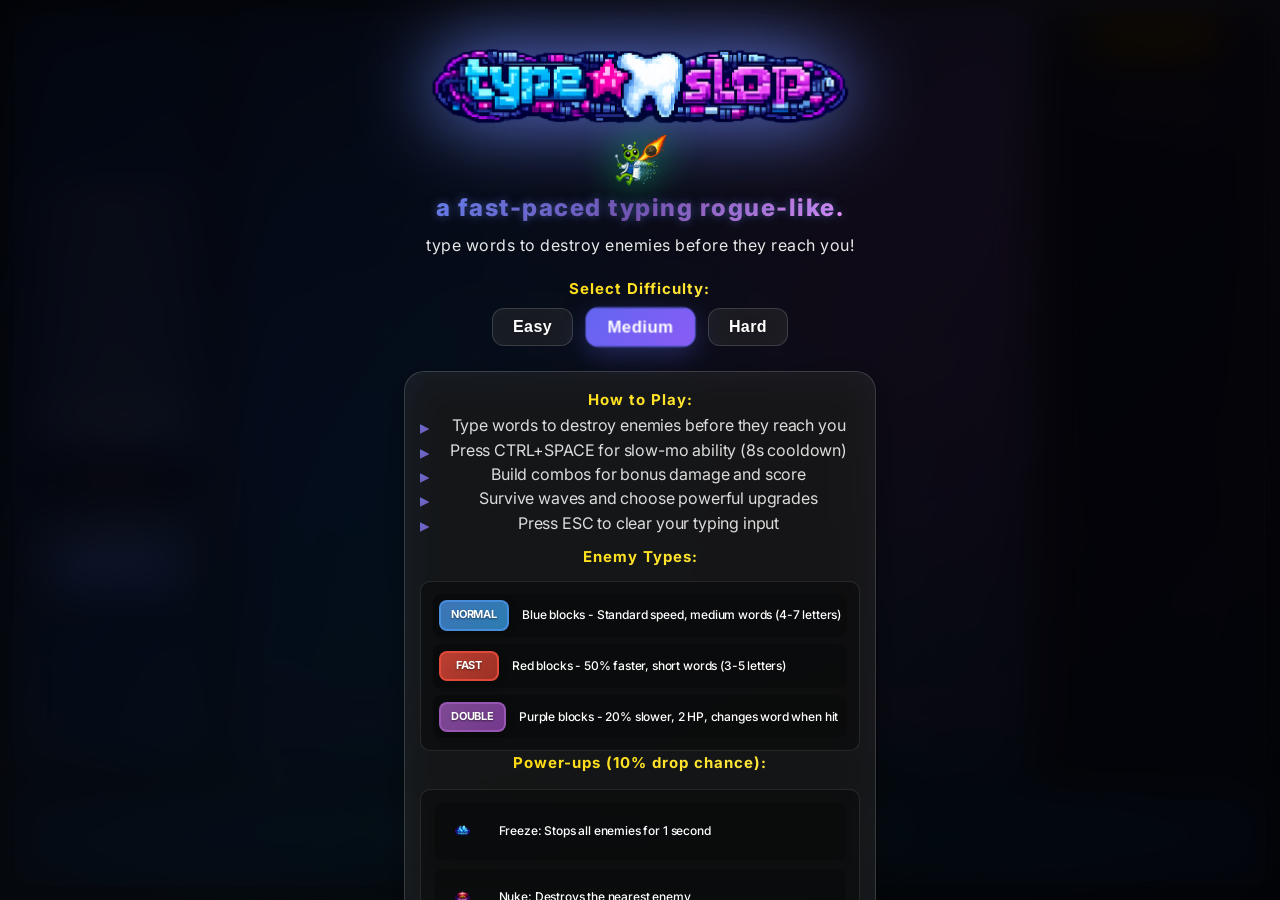
==== index.html @ 842b6e64 "pre-wave" ====
<!DOCTYPE html>
<html lang="en">
<head>
    <meta charset="UTF-8">
    <meta name="viewport" content="width=device-width, initial-scale=1.0">
    <title>type_slop</title>
    <link rel="stylesheet" href="style.css">
</head>
<body>
    <div id="game-container">
        <!-- Stats Area (Left Column) -->
        <aside id="stats-area" role="complementary" aria-label="Game statistics">
            <div class="stat" aria-label="Current wave number">Wave: <span id="wave">1</span></div>
            <div class="stat" aria-label="Player lives remaining">Lives: <span id="lives">3</span></div>
            <div class="stat" aria-label="Current score">Score: <span id="score">0</span></div>
            <div class="stat" aria-label="Current combo count">Combo: <span id="combo">0</span></div>
            <div class="stat" aria-label="Enemies defeated this wave">Enemies Defeated: <span id="enemies-defeated">0</span>/<span id="enemies-to-defeat">0</span></div>
            <div class="stat" id="wave-counter" aria-live="polite" aria-atomic="true">lasted 0 waves</div>
            
            <!-- Top Bar (now only for slow-mo) -->
            <header id="top-bar" role="banner">
                <div class="slowmo-container">
                    <div class="slowmo-title">SLO MO</div>
                    <div id="slowmo-bar" role="progressbar" aria-valuenow="100" aria-valuemin="0" aria-valuemax="100" aria-label="Slow-motion ability cooldown">
                        <div id="slowmo-fill"></div>
                        <span id="slowmo-text">CTRL+SPACE</span>
                    </div>
                </div>
            </header>
        </aside>

        <!-- Game Area (Center) -->
        <main id="game-area" role="main" aria-label="Game play area">
            <div id="enemies-container" aria-live="polite" aria-atomic="false"></div>
            <div id="player-line" aria-hidden="true"></div>
        </main>

        <!-- Upgrades Display (Right Column) -->
        <aside id="upgrades-display" class="upgrades-display" role="complementary" aria-labelledby="upgrades-title">
            <div class="upgrades-header">
                <h2 id="upgrades-title">Your Upgrades</h2>
            </div>
            <div class="upgrades-list" id="upgrades-list">
                <p class="no-upgrades">No upgrades yet. Complete waves to earn upgrades!</p>
            </div>
        </aside>

        <!-- Input Area (Bottom) -->
        <footer id="input-area" role="contentinfo">
            <input type="text" id="typing-input" placeholder="Type words here... (Esc to clear)" autocomplete="off" aria-label="Type words to destroy enemies" spellcheck="false">
        </footer>

        <!-- Screen Backdrop -->
        <div id="screen-backdrop" class="screen-backdrop hidden"></div>

        <!-- Upgrade Screen -->
        <section id="upgrade-screen" class="hidden" role="dialog" aria-labelledby="upgrade-title" aria-modal="true">
            <div class="upgrade-header">
                <div class="upgrade-wave-counter" id="upgrade-wave-counter" aria-live="polite">lasted 0 waves</div>
                <img src="lootbox_opening_text.png" alt="LOOTBOX UNBOXING" class="upgrade-title-image">
            </div>
            
            <div class="lootbox-container">
                <div class="lootbox" id="lootbox">
                    <img src="lootbox-close-state.png" alt="Lootbox" class="lootbox-image" id="lootbox-image">
                    <div class="lootbox-prompt" id="lootbox-prompt">OPEN NOW!</div>
                </div>
                
                <div class="lootbox-animation-container" id="lootbox-animation-container">
                    <div class="csgo-marker">
                        <div class="marker-arrow">▼</div>
                    </div>
                    <div class="lootbox-animation" id="lootbox-animation"></div>
                </div>
                
                <div class="lootbox-result" id="lootbox-result" style="display: none;">
                    <h3>You Got:</h3>
                    <div class="result-card" id="result-card"></div>
                    <button id="continue-btn" class="continue-button" aria-label="Continue to next wave">Continue</button>
                </div>
            </div>
        </section>

        
        <!-- Game Over Screen -->
        <section id="game-over-screen" class="hidden" role="dialog" aria-labelledby="game-over-title" aria-modal="true">
            <div class="game-over-content">
                <img src="larger-logo.png" alt="TypeSlop Logo" class="game-over-typeslop-logo">
                <img src="game-over-final.png" alt="GAME OVER" class="game-over-logo" id="game-over-title">
                <div class="game-over-stats">
                    <p>Final Score: <span id="final-score">0</span></p>
                    <p>Waves Survived: <span id="final-wave">0</span></p>
                </div>
                <div class="game-over-options">
                    <button id="restart-btn" class="game-over-btn restart-btn" aria-label="Restart the game">Restart?</button>
                    <button id="main-menu-btn" class="game-over-btn main-menu-btn" aria-label="Return to main menu">Main Menu</button>
                </div>
            </div>
        </section>

        <!-- Start Screen -->
        <section id="start-screen" role="dialog" aria-labelledby="start-title" aria-modal="true">
            <img src="larger-logo.png" alt="Type Script Logo" class="title-logo">
            <img src="alien-dmd-transp.png" alt="Alien" class="alien-menu-image">
            <h1 id="start-title">a fast-paced typing rogue-like.</h1>
            <p>type words to destroy enemies before they reach you!</p>
            
            <div class="difficulty-selection">
                <h3>Select Difficulty:</h3>
                <div class="difficulty-options" role="radiogroup" aria-labelledby="difficulty-label">
                    <button class="difficulty-btn" data-difficulty="easy" role="radio" aria-checked="false" aria-label="Easy difficulty">Easy</button>
                    <button class="difficulty-btn active" data-difficulty="medium" role="radio" aria-checked="true" aria-label="Medium difficulty">Medium</button>
                    <button class="difficulty-btn" data-difficulty="hard" role="radio" aria-checked="false" aria-label="Hard difficulty">Hard</button>
                </div>
            </div>
            
            <div class="game-rules">
                <h3>How to Play:</h3>
                <ul>
                    <li>Type words to destroy enemies before they reach you</li>
                    <li>Press CTRL+SPACE for slow-mo ability (8s cooldown)</li>
                    <li>Build combos for bonus damage and score</li>
                    <li>Survive waves and choose powerful upgrades</li>
                    <li>Press ESC to clear your typing input</li>
                </ul>
                
                <h3>Enemy Types:</h3>
                <div class="enemy-legend">
                    <div class="enemy-item">
                        <div class="enemy-preview normal">NORMAL</div>
                        <span class="enemy-desc">Blue blocks - Standard speed, medium words (4-7 letters)</span>
                    </div>
                    <div class="enemy-item">
                        <div class="enemy-preview fast">FAST</div>
                        <span class="enemy-desc">Red blocks - 50% faster, short words (3-5 letters)</span>
                    </div>
                    <div class="enemy-item">
                        <div class="enemy-preview double">DOUBLE</div>
                        <span class="enemy-desc">Purple blocks - 20% slower, 2 HP, changes word when hit</span>
                    </div>
                </div>
                
                <h3>Power-ups (10% drop chance):</h3>
                <div class="powerup-legend">
                    <div class="powerup-item">
                        <img src="freeze.png" alt="Freeze" class="powerup-image">
                        <span class="powerup-desc">Freeze: Stops all enemies for 1 second</span>
                    </div>
                    <div class="powerup-item">
                        <img src="nuke.png" alt="Nuke" class="powerup-image">
                        <span class="powerup-desc">Nuke: Destroys the nearest enemy</span>
                    </div>
                    <div class="powerup-item">
                        <img src="1up.png" alt="1up" class="powerup-image">
                        <span class="powerup-desc">Heal: Restores 1 life</span>
                    </div>
                </div>
            </div>
            
            <button id="start-btn" aria-label="Start the game">Start Game</button>
        </div>
    </div>

    <script src="script.js"></script>
</body>
</html>
---- style.css ----
@import url('https://fonts.googleapis.com/css2?family=Inter:wght@400;500;600;700;800;900&display=swap');

* {
    margin: 0;
    padding: 0;
    box-sizing: border-box;
}

:root {
    --font-primary: 'Inter', 'Segoe UI', system-ui, -apple-system, sans-serif;
    --font-mono: 'SF Mono', 'Monaco', 'Inconsolata', 'Roboto Mono', monospace;
    --text-primary: #ffffff;
    --text-secondary: rgba(255, 255, 255, 0.85);
    --text-tertiary: rgba(255, 255, 255, 0.7);
    --glass-bg: rgba(255, 255, 255, 0.08);
    --glass-border: rgba(255, 255, 255, 0.15);
    --glass-shadow: 0 8px 32px rgba(0, 0, 0, 0.37);
    --accent-primary: #6366f1;
    --accent-secondary: #8b5cf6;
    --accent-tertiary: #ec4899;
    --success: #10b981;
    --warning: #f59e0b;
    --danger: #ef4444;
    --gradient-primary: linear-gradient(135deg, #667eea 0%, #764ba2 100%);
    --gradient-secondary: linear-gradient(135deg, #f093fb 0%, #f5576c 100%);
    --gradient-accent: linear-gradient(135deg, #4facfe 0%, #00f2fe 100%);
}

body {
    font-family: var(--font-primary);
    font-weight: 400;
    font-size: 16px;
    line-height: 1.6;
    letter-spacing: -0.01em;
    background: linear-gradient(135deg, #0f172a 0%, #1e293b 25%, #334155 50%, #1e293b 75%, #0f172a 100%);
    color: var(--text-primary);
    overflow: hidden;
    position: relative;
    -webkit-font-smoothing: antialiased;
    -moz-osx-font-smoothing: grayscale;
    text-rendering: optimizeLegibility;
}

body::before {
    content: '';
    position: fixed;
    top: 0;
    left: 0;
    width: 100%;
    height: 100%;
    background: 
        radial-gradient(circle at 20% 50%, rgba(99, 102, 241, 0.15) 0%, transparent 50%),
        radial-gradient(circle at 80% 20%, rgba(236, 72, 153, 0.15) 0%, transparent 50%),
        radial-gradient(circle at 40% 80%, rgba(16, 185, 129, 0.12) 0%, transparent 50%);
    pointer-events: none;
    z-index: 1;
    animation: background-pulse 12s ease-in-out infinite;
}

@keyframes background-pulse {
    0%, 100% { opacity: 0.5; }
    50% { opacity: 0.8; }
}

#game-container {
    width: 100vw;
    height: 100vh;
    display: grid;
    grid-template-columns: 200px 1fr 220px;
    grid-template-rows: 1fr auto;
    grid-template-areas: 
        "stats-area game-area upgrades-area"
        "input-area input-area input-area";
    position: relative;
    z-index: 2;
    gap: 15px;
    padding: 15px;
}

/* Stats Area (Left Column) */
#stats-area {
    grid-area: stats-area;
    background: var(--glass-bg);
    padding: 20px;
    border: 1px solid var(--glass-border);
    border-radius: 16px;
    backdrop-filter: blur(20px) saturate(180%);
    box-shadow: var(--glass-shadow);
    display: flex;
    flex-direction: column;
    gap: 15px;
    justify-content: center;
    align-items: center;
}

/* Top Bar (now only for slow-mo) */
#top-bar {
    background: var(--glass-bg);
    padding: 12px 20px;
    display: flex;
    justify-content: center;
    align-items: center;
    border: 1px solid var(--glass-border);
    border-radius: 16px;
    backdrop-filter: blur(20px) saturate(180%);
    box-shadow: var(--glass-shadow);
    position: relative;
    z-index: 10;
}

.stat {
    font-size: 13px;
    font-weight: 600;
    text-shadow: 0 2px 4px rgba(0, 0, 0, 0.5);
    background: var(--glass-bg);
    padding: 6px 12px;
    border-radius: 20px;
    border: 1px solid var(--glass-border);
    transition: all 0.3s cubic-bezier(0.4, 0, 0.2, 1);
    position: relative;
    overflow: hidden;
    backdrop-filter: blur(10px) saturate(180%);
    box-shadow: 0 4px 16px rgba(0, 0, 0, 0.1);
    text-align: center;
    width: 100%;
    box-sizing: border-box;
}

.stat::before {
    content: '';
    position: absolute;
    top: 0;
    left: -100%;
    width: 100%;
    height: 100%;
    background: linear-gradient(90deg, transparent, rgba(255, 255, 255, 0.2), transparent);
    transition: left 0.5s ease;
}

.stat:hover {
    background: rgba(255, 255, 255, 0.15);
    border-color: rgba(255, 255, 255, 0.3);
    transform: translateY(-2px);
    box-shadow: 0 8px 25px rgba(0, 0, 0, 0.15);
}

.slowmo-container {
    display: flex;
    flex-direction: column;
    align-items: center;
    gap: 4px;
}

.slowmo-title {
    font-size: 14px;
    font-weight: bold;
    color: #fff;
    text-shadow: 0 0 8px rgba(102, 126, 234, 0.8), 1px 1px 2px rgba(0,0,0,0.8);
    letter-spacing: 1px;
    animation: slowmo-title-pulse 2s ease-in-out infinite;
}

@keyframes slowmo-title-pulse {
    0%, 100% { opacity: 0.9; }
    50% { opacity: 1; }
}

#slowmo-bar {
    position: relative;
    width: 120px;
    height: 30px;
    background: linear-gradient(135deg, rgba(102, 126, 234, 0.3) 0%, rgba(118, 75, 162, 0.3) 100%);
    border: 2px solid rgba(102, 126, 234, 0.6);
    border-radius: 15px;
    overflow: hidden;
    box-shadow: 0 0 20px rgba(102, 126, 234, 0.3), inset 0 2px 4px rgba(0, 0, 0, 0.3);
    backdrop-filter: blur(10px);
    transition: all 0.3s ease;
}

#slowmo-bar:hover {
    border-color: rgba(102, 126, 234, 0.8);
    box-shadow: 0 0 15px rgba(102, 126, 234, 0.3);
    transform: scale(1.02);
}

#slowmo-fill {
    height: 100%;
    background: #667eea;
    width: 100%;
    transition: width 0.3s ease;
    box-shadow: 0 0 8px rgba(102, 126, 234, 0.4);
    position: relative;
}




#slowmo-text {
    position: absolute;
    top: 50%;
    left: 50%;
    transform: translate(-50%, -50%);
    font-size: 11px;
    font-weight: bold;
    color: #fff;
    text-shadow: 0 0 8px rgba(102, 126, 234, 0.8), 1px 1px 2px rgba(0,0,0,0.8);
    letter-spacing: 1px;
    animation: slowmo-text-pulse 2s ease-in-out infinite;
}

@keyframes slowmo-text-pulse {
    0%, 100% { opacity: 0.9; transform: translate(-50%, -50%) scale(1); }
    50% { opacity: 1; transform: translate(-50%, -50%) scale(1.05); }
}

/* Game Area */
#game-area {
    grid-area: game-area;
    position: relative;
    background: var(--glass-bg);
    overflow: hidden;
    min-height: 400px;
    border: 1px solid var(--glass-border);
    border-radius: 16px;
    backdrop-filter: blur(20px) saturate(180%);
    box-shadow: inset 0 0 50px rgba(100, 100, 255, 0.1);
}

#game-area::before {
    content: '';
    position: absolute;
    top: 0;
    left: 0;
    width: 100%;
    height: 100%;
    background: 
        radial-gradient(circle at 30% 40%, rgba(100, 200, 255, 0.1) 0%, transparent 50%),
        radial-gradient(circle at 70% 60%, rgba(255, 100, 200, 0.1) 0%, transparent 50%);
    pointer-events: none;
    animation: game-area-pulse 8s ease-in-out infinite;
}

@keyframes game-area-pulse {
    0%, 100% { opacity: 0.3; }
    50% { opacity: 0.6; }
}

#enemies-container {
    position: absolute;
    top: 0;
    left: 0;
    width: 100%;
    height: 100%;
    z-index: 1;
}

/* Enhanced wave counter with animation */
#wave-counter {
    font-size: 14px;
    font-weight: bold;
    color: #fff;
    text-shadow: 0 2px 4px rgba(0,0,0,0.8);
    transition: all 0.3s ease;
    background: linear-gradient(135deg, rgba(20, 20, 40, 0.9) 0%, rgba(30, 30, 50, 0.9) 100%);
    padding: 6px 12px;
    border-radius: 20px;
    border: 2px solid rgba(100, 100, 255, 0.3);
    min-width: 120px;
    text-align: center;
    backdrop-filter: blur(5px);
    box-shadow: 0 2px 10px rgba(0, 0, 0, 0.3);
    position: relative;
    overflow: hidden;
}

#wave-counter::before {
    content: '';
    position: absolute;
    top: 0;
    left: -100%;
    width: 100%;
    height: 100%;
    background: linear-gradient(90deg, transparent, rgba(255, 255, 255, 0.2), transparent);
    transition: left 0.5s ease;
}

#wave-counter:hover::before {
    left: 100%;
}

#player-line {
    position: absolute;
    bottom: 60px;
    left: 0;
    width: 100%;
    height: 3px;
    background: linear-gradient(90deg, transparent, #ff3366, #ff3366, transparent);
    box-shadow: 0 0 20px rgba(255, 51, 102, 0.8);
    animation: player-line-pulse 2s ease-in-out infinite;
}

@keyframes player-line-pulse {
    0%, 100% { opacity: 0.8; height: 3px; }
    50% { opacity: 1; height: 4px; }
}

/* Enemy Styles */
.enemy {
    position: absolute;
    padding: 12px 16px;
    border-radius: 12px;
    font-weight: bold;
    text-align: center;
    transition: all 0.2s ease;
    cursor: pointer;
    user-select: none;
    box-shadow: 0 4px 15px rgba(0, 0, 0, 0.3);
    backdrop-filter: blur(5px);
    border: 2px solid transparent;
    position: relative;
    overflow: hidden;
    display: flex;
    flex-direction: column;
    gap: 4px;
    min-height: 60px;
    min-width: 120px;
    justify-content: center;
    align-items: center;
}

.enemy-hp {
    font-size: 11px;
    font-weight: bold;
    color: rgba(255, 255, 255, 0.9);
    text-shadow: 0 1px 2px rgba(0, 0, 0, 0.8);
    padding: 2px 4px;
    background: rgba(0, 0, 0, 0.3);
    border-radius: 4px;
    margin-bottom: 2px;
}

.enemy-word {
    font-size: 18px;
    font-weight: bold;
    line-height: 1.2;
    text-align: center;
}

.enemy::before {
    content: '';
    position: absolute;
    top: 0;
    left: -100%;
    width: 100%;
    height: 100%;
    background: linear-gradient(90deg, transparent, rgba(255, 255, 255, 0.3), transparent);
    transition: left 0.6s ease;
}

.enemy:hover {
    transform: translateY(-2px) scale(1.05);
    box-shadow: 0 8px 25px rgba(0, 0, 0, 0.4);
    z-index: 20;
}

.enemy.normal {
    background: linear-gradient(135deg, rgba(74, 144, 226, 0.8) 0%, rgba(52, 152, 219, 0.8) 100%);
    border: 2px solid rgba(74, 144, 226, 0.9);
    color: white;
    text-shadow: 0 2px 4px rgba(0, 0, 0, 0.5);
    box-shadow: 0 4px 15px rgba(74, 144, 226, 0.4);
}

.enemy.fast {
    background: linear-gradient(135deg, rgba(231, 76, 60, 0.8) 0%, rgba(192, 57, 43, 0.8) 100%);
    border: 2px solid rgba(231, 76, 60, 0.9);
    color: white;
    font-size: 0.9em;
    text-shadow: 0 2px 4px rgba(0, 0, 0, 0.5);
    box-shadow: 0 4px 15px rgba(231, 76, 60, 0.4);
    animation: fast-enemy-pulse 1s ease-in-out infinite;
}

@keyframes fast-enemy-pulse {
    0%, 100% { transform: scale(1); }
    50% { transform: scale(1.05); }
}

.enemy.tank {
    background: linear-gradient(135deg, rgba(243, 156, 18, 0.8) 0%, rgba(211, 84, 0, 0.8) 100%);
    border: 2px solid rgba(243, 156, 18, 0.9);
    color: white;
    font-size: 1.1em;
    text-shadow: 0 2px 4px rgba(0, 0, 0, 0.5);
    box-shadow: 0 4px 15px rgba(243, 156, 18, 0.4);
    animation: tank-enemy-glow 2s ease-in-out infinite;
}

@keyframes tank-enemy-glow {
    0%, 100% { box-shadow: 0 4px 15px rgba(243, 156, 18, 0.4); }
    50% { box-shadow: 0 4px 25px rgba(243, 156, 18, 0.6); }
}

.enemy.double {
    background: linear-gradient(135deg, rgba(155, 89, 182, 0.8) 0%, rgba(142, 68, 173, 0.8) 100%);
    border: 2px solid rgba(155, 89, 182, 0.9);
    color: white;
    font-size: 1.0em;
    text-shadow: 0 2px 4px rgba(0, 0, 0, 0.5);
    box-shadow: 0 4px 15px rgba(155, 89, 182, 0.4);
    animation: double-enemy-glow 2s ease-in-out infinite;
}

@keyframes double-enemy-glow {
    0%, 100% { box-shadow: 0 4px 15px rgba(155, 89, 182, 0.4); }
    50% { box-shadow: 0 4px 25px rgba(155, 89, 182, 0.6); }
}


.enemy.matched {
    background: linear-gradient(135deg, var(--success) 0%, rgba(39, 174, 96, 0.9) 100%) !important;
    border-color: var(--success) !important;
    transform: scale(1.15);
    box-shadow: 0 8px 30px rgba(46, 204, 113, 0.6) !important;
    animation: matched-enemy-glow 0.4s cubic-bezier(0.68, -0.55, 0.265, 1.55);
}

@keyframes matched-enemy-glow {
    0% { transform: scale(1); }
    50% { transform: scale(1.25); }
    100% { transform: scale(1.15); }
}

.enemy.damaged {
    animation: damage-flash 0.4s cubic-bezier(0.68, -0.55, 0.265, 1.55), damage-shake 0.4s cubic-bezier(0.68, -0.55, 0.265, 1.55);
}

@keyframes damage-shake {
    0%, 100% { transform: translateX(0); }
    25% { transform: translateX(-4px) rotate(-2deg); }
    75% { transform: translateX(4px) rotate(2deg); }
}

@keyframes damage-flash {
    0%, 100% { opacity: 1; }
    50% { opacity: 0.3; }
}

@keyframes happy-bounce {
    0% { transform: translateY(0) scale(1); }
    25% { transform: translateY(-8px) scale(1.1); }
    50% { transform: translateY(-12px) scale(1.15); }
    75% { transform: translateY(-6px) scale(1.05); }
    100% { transform: translateY(0) scale(1); }
}

@keyframes happy-glow {
    0% { filter: brightness(1) hue-rotate(0deg); }
    25% { filter: brightness(1.3) hue-rotate(10deg); }
    50% { filter: brightness(1.5) hue-rotate(20deg); }
    75% { filter: brightness(1.2) hue-rotate(10deg); }
    100% { filter: brightness(1) hue-rotate(0deg); }
}

.enemy.double.happy-damaged {
    animation: happy-bounce 0.6s ease-out, happy-glow 0.6s ease-out;
}

/* Input Area */
#input-area {
    grid-area: input-area;
    background: var(--glass-bg);
    padding: 20px;
    border: 1px solid var(--glass-border);
    border-radius: 16px;
    display: flex;
    justify-content: center;
    align-items: center;
    backdrop-filter: blur(20px) saturate(180%);
    box-shadow: var(--glass-shadow);
}

#typing-input {
    width: 100%;
    max-width: 500px;
    padding: 16px 20px;
    font-size: 18px;
    font-family: var(--font-primary);
    font-weight: 500;
    background: var(--glass-bg);
    border: 1px solid var(--glass-border);
    border-radius: 16px;
    color: var(--text-primary);
    text-align: center;
    outline: none;
    transition: all 0.3s cubic-bezier(0.4, 0, 0.2, 1);
    backdrop-filter: blur(20px) saturate(180%);
    box-shadow: var(--glass-shadow);
    letter-spacing: 0.025em;
}

#typing-input:focus {
    border-color: var(--accent-primary);
    box-shadow: 0 0 0 3px rgba(99, 102, 241, 0.2), var(--glass-shadow), 0 0 20px rgba(99, 102, 241, 0.3);
    transform: translateY(-2px);
    background: rgba(255, 255, 255, 0.15);
    outline: 2px solid transparent;
    outline-offset: 2px;
}

/* Screens */
.screen {
    position: fixed;
    top: 0;
    left: 0;
    width: 100vw;
    height: 100vh;
    background: rgba(0, 0, 0, 0.95);
    display: flex;
    flex-direction: column;
    justify-content: center;
    align-items: center;
    z-index: 1000;
}

.screen.hidden {
    display: none !important;
}

#upgrade-screen {
    position: fixed;
    top: 50%;
    left: 50%;
    transform: translate(-50%, -50%);
    width: min(550px, 90vw);
    height: min(780px, 87vh);
    max-height: 87vh;
    background: rgba(0, 0, 0, 0.95);
    backdrop-filter: blur(20px) saturate(180%);
    display: flex;
    flex-direction: column;
    justify-content: flex-start;
    align-items: center;
    z-index: 3000;
    border-radius: 20px;
    border: 2px solid rgba(255, 215, 0, 0.4);
    box-shadow: 0 20px 60px rgba(0, 0, 0, 0.8);
    padding: 15px;
    overflow-y: auto;
    overflow-x: hidden;
}

#game-over-screen {
    position: fixed;
    top: 50%;
    left: 50%;
    transform: translate(-50%, -50%);
    width: min(400px, 80vw);
    background: rgba(0, 0, 0, 0.92);
    backdrop-filter: blur(20px) saturate(180%);
    display: flex;
    flex-direction: column;
    justify-content: center;
    align-items: center;
    z-index: 3000;
    border-radius: 20px;
    border: 2px solid rgba(255, 100, 100, 0.3);
    box-shadow: 0 20px 60px rgba(0, 0, 0, 0.8);
    padding: 40px;
}

#upgrade-screen.hidden, #game-over-screen.hidden {
    display: none !important;
}

/* Backdrop overlay for screens */
.screen-backdrop {
    position: fixed;
    top: 0;
    left: 0;
    width: 100vw;
    height: 100vh;
    background: rgba(0, 0, 0, 0.7);
    z-index: 2999;
    backdrop-filter: blur(5px);
}

.screen-backdrop.hidden {
    display: none !important;
}

/* Keep start screen full-screen */
#start-screen {
    position: fixed;
    top: 0;
    left: 0;
    width: 100vw;
    height: 100vh;
    background: rgba(0, 0, 0, 0.85);
    backdrop-filter: blur(20px) saturate(180%);
    display: flex;
    flex-direction: column;
    justify-content: flex-start;
    align-items: center;
    z-index: 3000;
    padding: 42px 17px 17px 17px;
    overflow-y: auto;
    max-height: 100vh;
    box-sizing: border-box;
}

#start-screen.hidden {
    display: none !important;
}

#start-screen h1 {
    font-size: clamp(15px, 2.5vw, 24px);
    margin-bottom: clamp(4px, 0.4vh, 7px);
    margin-top: 0px;
    background: linear-gradient(135deg, #667eea 0%, #764ba2 50%, #f093fb 100%);
    -webkit-background-clip: text;
    -webkit-text-fill-color: transparent;
    background-clip: text;
    color: #667eea; /* Fallback color */
    text-shadow: 0 0 10px rgba(102, 126, 234, 0.5);
    font-weight: 800;
    letter-spacing: 1.5px;
    animation: title-pulse 3s ease-in-out infinite;
    text-align: center;
    line-height: 1.2;
    position: relative;
    z-index: 5;
}

.title-logo {
    max-width: clamp(300px, 34vw, 425px);
    max-height: clamp(120px, 15vh, 170px);
    width: 100%;
    height: auto;
    margin-bottom: clamp(8px, 1vh, 12px);
    margin-top: 5px;
    animation: title-pulse 3s ease-in-out infinite;
    filter: drop-shadow(0 0 40px rgba(102, 126, 234, 1));
    transition: all 0.3s ease;
    object-fit: contain;
}

.title-logo:hover {
    transform: scale(1.05);
    filter: drop-shadow(0 0 30px rgba(102, 126, 234, 0.8));
}

.alien-menu-image {
    max-width: clamp(85px, 10vw, 128px);
    max-height: clamp(42px, 6vh, 64px);
    width: 100%;
    height: auto;
    margin: 0;
    margin-bottom: 5px;
    animation: alien-float 4s ease-in-out infinite;
    filter: drop-shadow(0 0 20px rgba(0, 255, 127, 0.6));
    transition: all 0.3s ease;
    object-fit: contain;
}

.alien-menu-image:hover {
    transform: scale(1.1) rotate(5deg);
    filter: drop-shadow(0 0 30px rgba(0, 255, 127, 0.8));
}

@keyframes alien-float {
    0%, 100% { transform: translateY(0) rotate(0deg); }
    25% { transform: translateY(-5px) rotate(2deg); }
    75% { transform: translateY(5px) rotate(-2deg); }
}

/* Fallback for browsers that don't support background-clip */
@supports not (-webkit-background-clip: text) {
    #start-screen h1 {
        background: none;
        color: #667eea;
        text-shadow: 0 0 20px rgba(102, 126, 234, 0.8);
    }
}

@keyframes title-pulse {
    0%, 100% { transform: scale(1); }
    50% { transform: scale(1.05); }
}

#start-screen p {
    margin: clamp(4px, 0.7vh, 7px) 0;
    font-size: clamp(12px, 1.8vw, 16px);
    color: rgba(255, 255, 255, 0.9);
    text-shadow: 0 2px 4px rgba(0, 0, 0, 0.5);
    letter-spacing: 0.5px;
    text-align: center;
}

.game-rules {
    margin: clamp(10px, 1.5vh, 15px) 0;
    text-align: center;
    max-width: clamp(380px, 64vw, 550px);
    background: var(--glass-bg);
    padding: clamp(13px, 1.7vh, 17px);
    border-radius: 20px;
    border: 1px solid var(--glass-border);
    backdrop-filter: blur(20px) saturate(180%);
    box-shadow: var(--glass-shadow);
    flex-shrink: 0;
}

.game-rules h3 {
    background: linear-gradient(135deg, #ffd700, #ffed4e);
    -webkit-background-clip: text;
    -webkit-text-fill-color: transparent;
    background-clip: text;
    margin-bottom: clamp(7px, 0.85.85.80.80.80.80vh0 10px);
    font-size: clamp(12px, 1.9vw, 15px);
    font-weight: 700;
    letter-spacing: 1px;
}

.game-rules ul {
    list-style: none;
    padding: 0;
    margin-bottom: clamp(10px, 1.3vh, 13px);
}

.game-rules li {
    margin: clamp(3px, 0.4vh, 5px) 0;
    padding-left: 17px;
    position: relative;
    font-size: clamp(1111111p555555444444px);
    color: rgba(255, 255, 255, 0.85);
    line-height: 1.3;
}

.game-rules li::before {
    content: "▸";
    position: absolute;
    left: 0;
    background: linear-gradient(135deg, #667eea, #764ba2);
    -webkit-background-clip: text;
    -webkit-text-fill-color: transparent;
    background-clip: text;
    font-weight: bold;
    font-size: 1.2em;
}

.powerup-legend {
    display: flex;
    flex-direction: column;
    gap: clamp(8px, 1vh, 12px);
    margin-top: clamp(12px, 1.5vh, 15px);
    padding: clamp(10px, 1.5vh, 15px);
    background: rgba(0,0,0,0.3);
    border-radius: 10px;
    border: 1px solid rgba(255, 255, 255, 0.1);
}

.powerup-item {
    display: flex;
    align-items: center;
    gap: clamp(10px, 1.5vw, 15px);
    padding: clamp(6px, 0.8vh, 10px);
    background: rgba(0,0,0,0.2);
    border-radius: 8px;
}

.powerup-emoji {
    font-size: clamp(15px, 2.4vw, 20px);
    width: clamp(17px, 2.5vw, 24px);
    text-align: center;
}

.powerup-image {
    width: clamp(30px, 4.2vw, 42px);
    height: clamp(30px, 4.2vw, 42px);
    object-fit: contain;
}

.powerup-desc {
    color: #fff;
    font-size: clamp(9px, 1.3vw, 12px);
    line-height: 1.2;
    font-weight: 500;
}

.enemy-legend {
    display: flex;
    flex-direction: column;
    gap: clamp(7px, 0.85vh, 10px);
    margin-top: clamp(10px, 1.3vh, 13px);
    padding: clamp(8px, 1.3vh, 13px);
    background: rgba(0,0,0,0.3);
    border-radius: 10px;
    border: 1px solid rgba(255, 255, 255, 0.1);
}

.enemy-item {
    display: flex;
    align-items: center;
    gap: clamp(8px, 1.3vw, 13px);
    padding: clamp(5px, 0.7vh, 8px);
    background: rgba(0,0,0,0.2);
    border-radius: 8px;
}

.enemy-preview {
    min-width: clamp(42px, 6vw, 60px);
    padding: clamp(3px, 0.5vh, 5px) clamp(7px, 1vw, 10px);
    border-radius: 8px;
    font-weight: bold;
    font-size: clamp(8px, 1.2vw, 11px);
    text-align: center;
    color: white;
    text-shadow: 0 1px 2px rgba(0, 0, 0, 0.5);
    box-shadow: 0 2px 8px rgba(0, 0, 0, 0.3);
}

.enemy-preview.normal {
    background: linear-gradient(135deg, rgba(74, 144, 226, 0.8) 0%, rgba(52, 152, 219, 0.8) 100%);
    border: 2px solid rgba(74, 144, 226, 0.9);
}

.enemy-preview.fast {
    background: linear-gradient(135deg, rgba(231, 76, 60, 0.8) 0%, rgba(192, 57, 43, 0.8) 100%);
    border: 2px solid rgba(231, 76, 60, 0.9);
    animation: fast-preview-pulse 1s ease-in-out infinite;
}

.enemy-preview.double {
    background: linear-gradient(135deg, rgba(155, 89, 182, 0.8) 0%, rgba(142, 68, 173, 0.8) 100%);
    border: 2px solid rgba(155, 89, 182, 0.9);
    animation: double-preview-glow 2s ease-in-out infinite;
}

@keyframes fast-preview-pulse {
    0%, 100% { transform: scale(1); }
    50% { transform: scale(1.05); }
}

@keyframes double-preview-glow {
    0%, 100% { box-shadow: 0 2px 8px rgba(155, 89, 182, 0.3); }
    50% { box-shadow: 0 2px 12px rgba(155, 89, 182, 0.6); }
}

.enemy-desc {
    color: #fff;
    font-size: clamp(9px, 1.3vw, 12px);
    line-height: 1.2;
    font-weight: 500;
}

.difficulty-selection {
    margin: clamp(8px, 1.3vh, 13px) 0;
    text-align: center;
}

.difficulty-selection h3 {
    background: linear-gradient(135deg, #ffd700, #ffed4e);
    -webkit-background-clip: text;
    -webkit-text-fill-color: transparent;
    background-clip: text;
    margin-bottom: clamp(7px, 0.85vh, 10px);
    font-size: clamp(12px, 1.7vw, 15px);
    font-weight: 700;
    letter-spacing: 1px;
}

.difficulty-options {
    display: flex;
    gap: clamp(10px, 1.7vw, 15px);
    justify-content: center;
}

.difficulty-btn {
    padding: clamp(7px, 1vh, 10px) clamp(15px, 2.5vw, 20px);
    font-size: clamp(12px, 1.8vw, 16px);
    font-weight: 600;
    border: 1px solid var(--glass-border);
    background: var(--glass-bg);
    color: var(--text-primary);
    border-radius: 12px;
    cursor: pointer;
    transition: all 0.3s cubic-bezier(0.4, 0, 0.2, 1);
    backdrop-filter: blur(20px) saturate(180%);
    letter-spacing: 0.025em;
    position: relative;
    overflow: hidden;
}

.difficulty-btn::before {
    content: '';
    position: absolute;
    top: 0;
    left: -100%;
    width: 100%;
    height: 100%;
    background: linear-gradient(90deg, transparent, rgba(255, 255, 255, 0.2), transparent);
    transition: left 0.5s ease;
}

.difficulty-btn:hover::before {
    left: 100%;
}

.difficulty-btn:focus {
    background: rgba(255, 255, 255, 0.15);
    border-color: var(--accent-primary);
    transform: translateY(-2px) scale(1.02);
    box-shadow: 0 8px 25px rgba(99, 102, 241, 0.2), 0 0 0 3px rgba(99, 102, 241, 0.3);
    outline: 2px solid transparent;
    outline-offset: 2px;
}

.difficulty-btn.active {
    background: linear-gradient(135deg, var(--accent-primary), var(--accent-secondary));
    border-color: var(--accent-primary);
    transform: scale(1.05);
    box-shadow: 0 8px 25px rgba(99, 102, 241, 0.3);
}

.difficulty-btn:hover,
#start-btn:hover {
    background: rgba(255, 255, 255, 0.15);
    border-color: var(--accent-primary);
    transform: translateY(-2px) scale(1.02);
    box-shadow: 0 8px 25px rgba(99, 102, 241, 0.2);
}


.game-over-content {
    display: flex;
    flex-direction: column;
    align-items: center;
    gap: 20px;
    text-align: center;
}

.game-over-typeslop-logo {
    max-width: 180px;
    width: 100%;
    height: auto;
    margin-bottom: 10px;
    filter: drop-shadow(0 0 20px rgba(102, 126, 234, 0.8));
    animation: game-over-logo-pulse 2s ease-in-out infinite;
}

@keyframes game-over-logo-pulse {
    0%, 100% { transform: scale(1); opacity: 0.9; }
    50% { transform: scale(1.05); opacity: 1; }
}

.game-over-logo {
    max-width: 300px;
    width: 100%;
    height: auto;
    margin-bottom: 10px;
}

.game-over-stats {
    display: flex;
    flex-direction: column;
    gap: 10px;
    font-size: 18px;
    color: rgba(255, 255, 255, 0.9);
    text-shadow: 0 2px 4px rgba(0, 0, 0, 0.5);
}

.game-over-options {
    display: flex;
    flex-direction: column;
    gap: 15px;
    width: 100%;
}

.game-over-btn {
    padding: 15px 30px;
    font-size: 16px;
    font-weight: 600;
    border: 1px solid var(--glass-border);
    background: var(--glass-bg);
    color: var(--text-primary);
    border-radius: 12px;
    cursor: pointer;
    transition: all 0.3s cubic-bezier(0.4, 0, 0.2, 1);
    backdrop-filter: blur(20px) saturate(180%);
    letter-spacing: 0.025em;
}

.game-over-btn:hover {
    background: rgba(255, 255, 255, 0.15);
    border-color: var(--accent-primary);
    transform: translateY(-2px);
    box-shadow: 0 8px 25px rgba(99, 102, 241, 0.2);
}

.restart-btn {
    background: linear-gradient(135deg, var(--success), #22c55e);
    border-color: var(--success);
}

.restart-btn:hover {
    background: linear-gradient(135deg, #22c55e, #16a34a);
    border-color: #22c55e;
}

.main-menu-btn {
    background: linear-gradient(135deg, var(--accent-primary), var(--accent-secondary));
    border-color: var(--accent-primary);
}

.main-menu-btn:hover {
    background: linear-gradient(135deg, var(--accent-secondary), var(--accent-tertiary));
    border-color: var(--accent-secondary);
}

/* Upgrade Screen Header */
.upgrade-header {
    display: flex;
    flex-direction: column;
    align-items: center;
    gap: clamp(4px, 1vh, 8px);
    margin-bottom: clamp(8px, 1.5vh, 12px);
    animation: header-float 3s ease-in-out infinite;
    width: 100%;
    text-align: center;
}

@keyframes header-float {
    0%, 100% { transform: translateY(0); }
    50% { transform: translateY(-10px); }
}

.upgrade-title-image {
    max-width: clamp(160px, 28vw, 240px);
    height: auto;
    filter: drop-shadow(0 0 20px rgba(255, 215, 0, 0.6));
    animation: title-glow 2s ease-in-out infinite alternate;
}

@keyframes title-glow {
    0% { filter: drop-shadow(0 0 30px rgba(255, 215, 0, 0.6)); }
    100% { filter: drop-shadow(0 0 50px rgba(255, 215, 0, 0.9)); }
}

.upgrade-wave-counter {
    font-size: clamp(10px, 2vw, 12px);
    font-weight: 700;
    color: #333;
    text-shadow: none;
    transition: all 0.3s ease;
    background: linear-gradient(135deg, #FFD700 0%, #FFA500 100%);
    padding: clamp(4px, 1vh, 6px) clamp(10px, 3vw, 15px);
    border-radius: 15px;
    border: 2px solid rgba(255, 215, 0, 0.8);
    min-width: clamp(100px, 20vw, 140px);
    text-align: center;
    backdrop-filter: blur(15px);
    box-shadow: 0 4px 12px rgba(255, 215, 0, 0.4), inset 0 1px 2px rgba(255, 255, 255, 0.3);
    position: relative;
    overflow: hidden;
    cursor: default;
    text-transform: uppercase;
    letter-spacing: 0.5px;
}

.upgrade-wave-counter::before {
    content: '';
    position: absolute;
    top: 0;
    left: -100%;
    width: 100%;
    height: 100%;
    background: linear-gradient(90deg, transparent, rgba(255, 255, 255, 0.4), transparent);
    transition: left 0.6s ease;
}

.upgrade-wave-counter:hover::before {
    left: 100%;
}

.upgrade-wave-counter:hover {
    transform: translateY(-2px) scale(1.02);
    box-shadow: 0 6px 16px rgba(255, 215, 0, 0.6), inset 0 1px 2px rgba(255, 255, 255, 0.4);
    border-color: rgba(255, 215, 0, 0.9);
}

#upgrade-options {
    display: flex;
    gap: 20px;
    flex-wrap: wrap;
    justify-content: center;
}

.upgrade-option {
    background: linear-gradient(135deg, rgba(30, 30, 50, 0.9) 0%, rgba(40, 40, 60, 0.9) 100%);
    border: 2px solid rgba(100, 100, 255, 0.3);
    border-radius: 12px;
    padding: clamp(15px, 3vh, 25px);
    cursor: pointer;
    transition: all 0.3s ease;
    max-width: clamp(200px, 30vw, 250px);
    text-align: center;
    backdrop-filter: blur(10px);
    box-shadow: 0 4px 20px rgba(0, 0, 0, 0.3);
    position: relative;
    overflow: hidden;
}

.upgrade-option::before {
    content: '';
    position: absolute;
    top: 0;
    left: -100%;
    width: 100%;
    height: 100%;
    background: linear-gradient(90deg, transparent, rgba(255, 255, 255, 0.1), transparent);
    transition: left 0.6s ease;
}

.upgrade-option:hover::before {
    left: 100%;
}

.upgrade-option:hover {
    background: linear-gradient(135deg, rgba(50, 50, 80, 0.9) 0%, rgba(60, 60, 90, 0.9) 100%);
    border-color: rgba(102, 126, 234, 0.6);
    transform: translateY(-4px);
    box-shadow: 0 8px 30px rgba(102, 126, 234, 0.3);
}

.upgrade-option h3 {
    background: linear-gradient(135deg, #667eea, #764ba2);
    -webkit-background-clip: text;
    -webkit-text-fill-color: transparent;
    background-clip: text;
    margin-bottom: clamp(8px, 2vh, 12px);
    font-size: clamp(16px, 3vw, 18px);
    font-weight: 700;
    letter-spacing: 0.5px;
}

.upgrade-option p {
    color: rgba(255, 255, 255, 0.85);
    font-size: clamp(12px, 2.5vw, 15px);
    line-height: 1.5;
    margin: 0;
}

/* Lootbox Styles */
#upgrade-screen h2 {
    font-size: clamp(32px, 6vw, 48px);
    margin-bottom: clamp(15px, 3vh, 25px);
    background: linear-gradient(45deg, #FFD700, #FF6B6B, #4ECDC4);
    -webkit-background-clip: text;
    -webkit-text-fill-color: transparent;
    background-clip: text;
    font-weight: 800;
    letter-spacing: 2px;
    text-shadow: none;
    animation: rainbow-glow 3s ease-in-out infinite;
}

@keyframes rainbow-glow {
    0%, 100% { filter: brightness(1); }
    50% { filter: brightness(1.2); }
}

.lootbox-container {
    display: flex;
    flex-direction: column;
    align-items: center;
    gap: clamp(6px, 1.2vh, 12px);
    position: relative;
    width: 100%;
    max-width: 280px;
    margin: 0 auto;
    flex-shrink: 0;
}

.lootbox-container::before {
    content: '';
    position: absolute;
    top: -20px;
    left: 50%;
    transform: translateX(-50%);
    width: 2px;
    height: 20px;
    background: linear-gradient(to bottom, transparent, rgba(255, 215, 0, 0.6));
    pointer-events: none;
}

.lootbox {
    width: clamp(90px, 16vw, 130px);
    height: clamp(90px, 16vw, 130px);
    position: relative;
    cursor: pointer;
    transition: all 0.4s cubic-bezier(0.4, 0, 0.2, 1);
    display: flex;
    align-items: center;
    justify-content: center;
    background: radial-gradient(circle, rgba(255, 215, 0, 0.15) 0%, rgba(255, 215, 0, 0.05) 50%, transparent 70%);
    border-radius: 50%;
    padding: 12px;
    box-shadow: 0 0 25px rgba(255, 215, 0, 0.3), inset 0 0 12px rgba(255, 215, 0, 0.1);
    border: 2px solid rgba(255, 215, 0, 0.2);
    z-index: 10; /* Lootbox base layer */
}

.lootbox::before {
    content: '';
    position: absolute;
    top: -10px;
    left: -10px;
    right: -10px;
    bottom: -10px;
    background: linear-gradient(45deg, transparent, rgba(255, 215, 0, 0.3), transparent);
    border-radius: 50%;
    opacity: 0;
    transition: opacity 0.3s ease;
    animation: rotate 4s linear infinite;
}

@keyframes rotate {
    0% { transform: rotate(0deg); }
    100% { transform: rotate(360deg); }
}

.lootbox:hover::before {
    opacity: 1;
}

.lootbox:hover {
    transform: scale(1.15) translateY(-4px);
    box-shadow: 0 8px 30px rgba(255, 215, 0, 0.5), inset 0 0 20px rgba(255, 215, 0, 0.2);
    border-color: rgba(255, 215, 0, 0.4);
}

.lootbox-image {
    width: 100%;
    height: 100%;
    object-fit: contain;
    transition: all 0.4s cubic-bezier(0.4, 0, 0.2, 1);
    filter: drop-shadow(0 6px 20px rgba(255, 215, 0, 0.5));
    position: relative;
    z-index: 2;
}

.lootbox:hover .lootbox-image {
    filter: drop-shadow(0 10px 30px rgba(255, 215, 0, 0.8));
    transform: scale(1.1) rotate(5deg);
}

.lootbox-prompt {
    position: absolute;
    bottom: -40px;
    left: 50%;
    transform: translateX(-50%);
    font-size: clamp(10px, 2vw, 12px);
    font-weight: 700;
    color: #FFD700;
    text-shadow: 0 2px 4px rgba(0, 0, 0, 0.9), 0 0 10px rgba(255, 215, 0, 0.6);
    letter-spacing: 0.5px;
    background: linear-gradient(135deg, rgba(255, 215, 0, 0.2) 0%, rgba(255, 140, 0, 0.2) 100%);
    padding: 6px 12px;
    border: 2px solid rgba(255, 215, 0, 0.5);
    border-radius: 12px;
    z-index: 10;
    pointer-events: none;
    animation: prompt-pulse 2s ease-in-out infinite;
    transition: all 0.3s ease;
    backdrop-filter: blur(10px);
    white-space: normal;
    text-align: center;
    line-height: 1.2;
}

@keyframes prompt-pulse {
    0%, 100% { transform: translate(-50%, -50%) scale(1); }
    50% { transform: translate(-50%, -50%) scale(1.05); }
}

.lootbox.opening .lootbox-prompt {
    opacity: 0;
    transform: translate(-50%, -50%) scale(0.5);
    pointer-events: none;
}

.lootbox.opened .lootbox-prompt {
    display: none;
}

.lootbox.opening {
    z-index: 50; /* Ensure opening lootbox stays above base but below animation */
}

.lootbox.opening .lootbox-image {
    animation: lootbox-shake 0.5s ease-in-out;
}

@keyframes lootbox-shake {
    0%, 100% { transform: rotate(0deg); }
    25% { transform: rotate(-5deg); }
    75% { transform: rotate(5deg); }
}

.explosion-sparkle {
    animation: sparkle-explode 2s ease-out forwards;
}

@keyframes sparkle-explode {
    0% {
        transform: translate(-50%, -50%) scale(0) rotate(0deg);
        opacity: 1;
    }
    50% {
        transform: translate(-50%, -50%) scale(1.5) rotate(180deg);
        opacity: 0.8;
    }
    100% {
        transform: translate(calc(-50% + var(--tx)), calc(-50% + var(--ty))) scale(0) rotate(360deg);
        opacity: 0;
    }
}

.lootbox-animation-container {
    width: clamp(180px, 36vw, 280px);
    height: clamp(80px, 12vh, 120px);
    position: relative;
    overflow: hidden;
    border-radius: 15px;
    background: linear-gradient(135deg, rgba(20, 20, 40, 0.9) 0%, rgba(30, 30, 50, 0.9) 100%);
    backdrop-filter: blur(15px);
    border: 2px solid rgba(255, 215, 0, 0.6);
    box-shadow: 0 0 25px rgba(255, 215, 0, 0.3), inset 0 0 12px rgba(255, 215, 0, 0.1);
    transition: all 0.3s ease;
    z-index: 100; /* Ensure animation appears above lootbox */
    flex-shrink: 0;
}

.lootbox-animation-container::before {
    content: '';
    position: absolute;
    top: 0;
    left: 0;
    right: 0;
    bottom: 0;
    background: linear-gradient(45deg, transparent 30%, rgba(255, 215, 0, 0.1) 50%, transparent 70%);
    pointer-events: none;
    animation: shimmer 3s ease-in-out infinite;
}

@keyframes shimmer {
    0%, 100% { opacity: 0.3; }
    50% { opacity: 0.7; }
}

.csgo-marker {
    position: absolute;
    top: 20%;
    left: 50%;
    transform: translate(-50%, -50%);
    z-index: 10;
    pointer-events: none;
}

.marker-arrow {
    font-size: 32px;
    color: #FFD700;
    text-shadow: 0 0 20px rgba(255, 215, 0, 0.8);
    animation: marker-pulse 1s ease-in-out infinite;
}

@keyframes marker-pulse {
    0%, 100% { transform: scale(1); opacity: 1; }
    50% { transform: scale(1.2); opacity: 0.8; }
}

.lootbox-animation {
    width: 100%;
    height: 100%;
    position: relative;
    display: flex;
    align-items: center;
    overflow: hidden;
}

.csgo-track {
    display: flex;
    align-items: center;
    height: 100%;
    position: absolute;
    top: 0;
    left: 0;
    will-change: transform;
    overflow-x: hidden; /* Prevent horizontal overflow */
}

.csgo-card {
    min-width: 180px;
    max-width: 180px;
    height: 120px;
    background: linear-gradient(135deg, rgba(255, 255, 255, 0.1) 0%, rgba(255, 255, 255, 0.05) 100%);
    border: 2px solid rgba(255, 255, 255, 0.3);
    border-radius: 15px;
    padding: 15px;
    margin-right: 20px;
    text-align: center;
    backdrop-filter: blur(10px);
    flex-shrink: 0;
}

.csgo-card-rarity {
    font-size: 12px;
    font-weight: bold;
    margin-bottom: 5px;
    text-transform: uppercase;
    letter-spacing: 1px;
}

.csgo-card-name {
    font-size: 14px;
    font-weight: bold;
    margin-bottom: 5px;
    color: #fff;
    line-height: 1.2;
}

.csgo-card-desc {
    font-size: 10px;
    color: #ccc;
    line-height: 1.2;
}

.lootbox-card {
    width: clamp(180px, 35vw, 220px);
    height: clamp(120px, 20vh, 160px);
    background: linear-gradient(135deg, rgba(255, 255, 255, 0.1) 0%, rgba(255, 255, 255, 0.05) 100%);
    border: 2px solid rgba(255, 255, 255, 0.3);
    border-radius: 15px;
    padding: 15px;
    position: absolute;
    text-align: center;
    backdrop-filter: blur(10px);
    transition: all 0.3s ease;
}

.lootbox-card.spinning {
    animation: card-spin 0.1s linear infinite;
}

@keyframes card-spin {
    0% { transform: translateY(0) rotateY(0deg); opacity: 1; }
    25% { transform: translateY(-20px) rotateY(90deg); opacity: 0.5; }
    50% { transform: translateY(0) rotateY(180deg); opacity: 1; }
    75% { transform: translateY(20px) rotateY(270deg); opacity: 0.5; }
    100% { transform: translateY(0) rotateY(360deg); opacity: 1; }
}

.lootbox-animation.spinning .lootbox-card {
    animation: card-spin-fast 0.05s linear infinite;
}

@keyframes card-spin-fast {
    0% { transform: translateY(0) rotateY(0deg) scale(0.8); opacity: 0.3; }
    50% { transform: translateY(-10px) rotateY(180deg) scale(1.1); opacity: 0.8; }
    100% { transform: translateY(0) rotateY(360deg) scale(0.8); opacity: 0.3; }
}

.card-rarity {
    font-size: clamp(12px, 2.5vw, 16px);
    font-weight: bold;
    margin-bottom: 8px;
    text-transform: uppercase;
    letter-spacing: 1px;
}

.card-name {
    font-size: clamp(14px, 3vw, 18px);
    font-weight: bold;
    margin-bottom: 8px;
    color: #fff;
}

.card-description {
    font-size: clamp(10px, 2vw, 13px);
    color: #ccc;
    line-height: 1.3;
}

.lootbox-card.revealed {
    animation: card-reveal 0.8s ease-out;
    border-width: 3px;
    box-shadow: 0 0 30px currentColor;
}

@keyframes card-reveal {
    0% { transform: scale(0) rotateY(180deg); opacity: 0; }
    50% { transform: scale(1.2) rotateY(90deg); opacity: 0.8; }
    100% { transform: scale(1) rotateY(0deg); opacity: 1; }
}

.lootbox-result {
    text-align: center;
    animation: fade-in 0.5s ease-out;
    margin-top: auto;
    padding-top: 8px;
    padding-bottom: 6px;
    flex-shrink: 0;
    min-height: fit-content;
}

@keyframes fade-in {
    from { opacity: 0; transform: translateY(20px); }
    to { opacity: 1; transform: translateY(0); }
}

.lootbox-result h3 {
    font-size: clamp(13px, 2.5vw, 16px);
    margin-bottom: 6px;
    color: #FFD700;
    text-shadow: 0 2px 4px rgba(0, 0, 0, 0.5);
}

.result-card {
    width: clamp(150px, 28vw, 190px);
    min-height: clamp(90px, 13vh, 130px);
    max-height: clamp(130px, 19vh, 160px);
    background: linear-gradient(135deg, rgba(255, 255, 255, 0.15) 0%, rgba(255, 255, 255, 0.08) 100%);
    border: 3px solid #FFD700;
    border-radius: 16px;
    padding: 12px;
    margin: 0 auto 12px;
    text-align: center;
    backdrop-filter: blur(15px);
    box-shadow: 0 0 25px rgba(255, 215, 0, 0.4);
    animation: result-glow 2s ease-in-out infinite;
    flex-shrink: 0;
    display: flex;
    flex-direction: column;
    justify-content: center;
    align-items: center;
    overflow: hidden;
    word-wrap: break-word;
    hyphens: auto;
}

@keyframes result-glow {
    0%, 100% { box-shadow: 0 0 40px rgba(255, 215, 0, 0.4); }
    50% { box-shadow: 0 0 60px rgba(255, 215, 0, 0.6); }
}

.continue-button {
    background: linear-gradient(135deg, #4ecdc4 0%, #44a3aa 100%);
    border: none;
    border-radius: 20px;
    padding: clamp(8px, 1.5vh, 12px) clamp(16px, 4vw, 24px);
    font-size: clamp(11px, 2.2vw, 14px);
    font-weight: bold;
    color: white;
    cursor: pointer;
    transition: all 0.3s ease;
    box-shadow: 0 4px 15px rgba(78, 205, 196, 0.3);
    margin-top: 12px;
    flex-shrink: 0;
    min-height: fit-content;
    white-space: nowrap;
}

.continue-button:hover {
    transform: translateY(-2px);
    box-shadow: 0 6px 20px rgba(78, 205, 196, 0.4);
}

.continue-button:active {
    transform: translateY(0);
}

/* Add responsive media query for very small screens */
@media (max-width: 768px) {
    #upgrade-screen {
        width: 95vw;
        height: 92vh;
        max-height: 92vh;
        padding: 12px;
    }
    
    .upgrade-header {
        gap: clamp(3px, 0.8vh, 6px);
        margin-bottom: clamp(6px, 1.2vh, 10px);
    }
    
    .upgrade-title-image {
        max-width: clamp(140px, 25vw, 220px);
    }
    
    .upgrade-wave-counter {
        font-size: clamp(9px, 1.8vw, 11px);
        padding: clamp(3px, 0.8vh, 5px) clamp(8px, 2.5vw, 12px);
        min-width: clamp(90px, 18vw, 130px);
    }
    
    .lootbox-container {
        max-width: 260px;
        gap: clamp(5px, 1vh, 10px);
    }
    
    .lootbox {
        width: clamp(90px, 16vw, 130px);
        height: clamp(90px, 16vw, 130px);
        padding: 12px;
    }
    
    .lootbox-prompt {
        font-size: clamp(8px, 1.5vw, 10px);
        bottom: -35px;
        padding: 4px 8px;
        white-space: normal;
        text-align: center;
        line-height: 1.2;
    }
    
    .lootbox-animation-container {
        width: clamp(160px, 34vw, 260px);
        height: clamp(70px, 11vh, 110px);
    }
    
    .result-card {
        width: clamp(150px, 27vw, 190px);
        min-height: clamp(90px, 13vh, 130px);
        max-height: clamp(130px, 19vh, 160px);
        padding: 12px;
        margin: 0 auto 12px;
        overflow: hidden;
        word-wrap: break-word;
        hyphens: auto;
    }
    
    .lootbox-result h3 {
        font-size: clamp(12px, 2.2vw, 15px);
        margin-bottom: 6px;
    }
    
    .continue-button {
        padding: clamp(7px, 1.3vh, 10px) clamp(14px, 3.5vw, 22px);
        font-size: clamp(10px, 2vw, 12px);
        margin-top: 10px;
        white-space: nowrap;
    }
}

/* Extra small screens (laptops, tablets) */
@media (max-height: 600px) {
    #upgrade-screen {
        height: 97vh;
        max-height: 97vh;
        padding: 10px;
    }
    
    .upgrade-header {
        gap: clamp(2px, 0.6vh, 5px);
        margin-bottom: clamp(5px, 1vh, 8px);
    }
    
    .lootbox-container {
        gap: clamp(4px, 0.8vh, 8px);
    }
    
    .lootbox {
        width: clamp(80px, 13vw, 110px);
        height: clamp(80px, 13vw, 110px);
        padding: 10px;
    }
    
    .lootbox-animation-container {
        height: clamp(60px, 9vh, 90px);
    }
    
    .result-card {
        min-height: clamp(80px, 11vh, 110px);
        max-height: clamp(110px, 14vh, 130px);
        padding: 10px;
        margin: 0 auto 10px;
        overflow: hidden;
        word-wrap: break-word;
        hyphens: auto;
    }
    
    .continue-button {
        padding: clamp(6px, 1.2vh, 10px) clamp(12px, 3vw, 18px);
        font-size: clamp(10px, 2vw, 12px);
        margin-top: 8px;
        white-space: nowrap;
    }
}

/* Lootbox Particle Effects */
.lootbox-particle {
    position: absolute;
    border-radius: 50%;
    pointer-events: none;
    animation: particle-explode 1.5s ease-out forwards;
}

/* Nuke Particle Effects */
.nuke-particle {
    position: absolute;
    border-radius: 50%;
    pointer-events: none;
    animation: nuke-explode 1.5s ease-out forwards;
}

@keyframes particle-explode {
    0% {
        transform: translate(0, 0) scale(1);
        opacity: 1;
    }
    100% {
        transform: translate(var(--tx), var(--ty)) scale(0);
        opacity: 0;
    }
}

@keyframes nuke-explode {
    0% {
        transform: translate(0, 0) scale(1);
        opacity: 1;
    }
    50% {
        transform: translate(calc(var(--tx) * 0.5), calc(var(--ty) * 0.5)) scale(1.5);
        opacity: 0.8;
    }
    100% {
        transform: translate(var(--tx), var(--ty)) scale(0);
        opacity: 0;
    }
}


.game-over-content {
    display: flex;
    flex-direction: column;
    align-items: center;
    text-align: center;
    animation: game-over-fade-in 0.8s ease-out;
}

@keyframes game-over-fade-in {
    from {
        opacity: 0;
        transform: scale(0.8) translateY(20px);
    }
    to {
        opacity: 1;
        transform: scale(1) translateY(0);
    }
}

.game-over-logo {
    max-width: clamp(300px, 60vw, 500px);
    max-height: clamp(150px, 25vh, 250px);
    width: 125%;
    height: auto;
    margin-bottom: clamp(20px, 4vh, 30px);
    animation: game-over-logo-pulse 2s ease-in-out infinite;
    filter: drop-shadow(0 0 30px rgba(255, 0, 0, 0.6));
}

@keyframes game-over-logo-pulse {
    0%, 100% { 
        transform: scale(1);
        filter: drop-shadow(0 0 30px rgba(255, 0, 0, 0.6));
    }
    50% { 
        transform: scale(1.05);
        filter: drop-shadow(0 0 50px rgba(255, 0, 0, 0.8));
    }
}

.game-over-stats {
    background: linear-gradient(135deg, rgba(255, 255, 255, 0.1) 0%, rgba(255, 255, 255, 0.05) 100%);
    border: 1px solid rgba(255, 255, 255, 0.2);
    border-radius: 16px;
    padding: clamp(15px, 3vh, 25px);
    margin-bottom: clamp(25px, 5vh, 35px);
    backdrop-filter: blur(15px) saturate(180%);
    box-shadow: 0 8px 32px rgba(0, 0, 0, 0.3);
    min-width: clamp(200px, 40vw, 300px);
}

.game-over-stats p {
    margin: clamp(6px, 1.5vh, 10px) 0;
    font-size: clamp(16px, 3vw, 20px);
    text-shadow: 0 2px 4px rgba(0, 0, 0, 0.5);
    letter-spacing: 0.5px;
    font-weight: 600;
}

.game-over-stats p:first-child {
    background: linear-gradient(135deg, #FFD700, #FFA500);
    -webkit-background-clip: text;
    -webkit-text-fill-color: transparent;
    background-clip: text;
    filter: drop-shadow(0 0 10px rgba(255, 215, 0, 0.5));
}

.game-over-stats p:last-child {
    background: linear-gradient(135deg, #4ECDC4, #44A3AA);
    -webkit-background-clip: text;
    -webkit-text-fill-color: transparent;
    background-clip: text;
    filter: drop-shadow(0 0 10px rgba(78, 205, 196, 0.5));
}

.game-over-options {
    display: flex;
    gap: clamp(15px, 3vw, 25px);
    flex-wrap: wrap;
    justify-content: center;
}

.game-over-btn {
    padding: clamp(12px, 2.5vh, 18px) clamp(25px, 5vw, 35px);
    font-size: clamp(16px, 3vw, 20px);
    font-weight: 600;
    border: none;
    border-radius: 16px;
    cursor: pointer;
    transition: all 0.3s cubic-bezier(0.4, 0, 0.2, 1);
    letter-spacing: 0.025em;
    position: relative;
    overflow: hidden;
    backdrop-filter: blur(20px) saturate(180%);
    min-width: clamp(120px, 25vw, 180px);
}

.game-over-btn::before {
    content: '';
    position: absolute;
    top: 0;
    left: -100%;
    width: 100%;
    height: 100%;
    background: linear-gradient(90deg, transparent, rgba(255, 255, 255, 0.2), transparent);
    transition: left 0.5s ease;
}

.game-over-btn:hover::before {
    left: 100%;
}

.restart-btn {
    background: linear-gradient(135deg, #ff6b6b 0%, #ff8787 100%);
    color: white;
    box-shadow: 0 4px 20px rgba(255, 107, 107, 0.3);
}

.restart-btn:hover {
    background: linear-gradient(135deg, #ff5252 0%, #ff6b6b 100%);
    transform: translateY(-2px) scale(1.05);
    box-shadow: 0 6px 30px rgba(255, 107, 107, 0.4);
}

.main-menu-btn {
    background: linear-gradient(135deg, rgba(255, 255, 255, 0.15) 0%, rgba(255, 255, 255, 0.08) 100%);
    color: white;
    border: 1px solid rgba(255, 255, 255, 0.3);
    box-shadow: 0 4px 20px rgba(0, 0, 0, 0.2);
}

.main-menu-btn:hover {
    background: linear-gradient(135deg, rgba(255, 255, 255, 0.25) 0%, rgba(255, 255, 255, 0.15) 100%);
    border-color: rgba(255, 255, 255, 0.5);
    transform: translateY(-2px) scale(1.05);
    box-shadow: 0 6px 30px rgba(0, 0, 0, 0.3);
}

#start-btn {
    background: var(--glass-bg);
    color: var(--text-primary);
    border: 1px solid var(--glass-border);
    padding: clamp(12px, 2.1vh, 17px) clamp(25px, 4.2vw, 34px);
    font-size: clamp(15px, 2.5vw, 20px);
    font-weight: 600;
    border-radius: 16px;
    cursor: pointer;
    margin-top: clamp(17px, 2.5vh, 21px);
    transition: all 0.3s cubic-bezier(0.4, 0, 0.2, 1);
    letter-spacing: 0.025em;
    box-shadow: var(--glass-shadow);
    position: relative;
    overflow: hidden;
    z-index: 10;
    min-height: 47px;
    min-width: 180px;
    display: flex;
    align-items: center;
    justify-content: center;
    backdrop-filter: blur(20px) saturate(180%);
}

#start-btn::before {
    content: '';
    position: absolute;
    top: 0;
    left: -100%;
    width: 100%;
    height: 100%;
    background: linear-gradient(90deg, transparent, rgba(255, 255, 255, 0.2), transparent);
    transition: left 0.5s ease;
}

#start-btn:hover::before {
    left: 100%;
}

#start-btn:focus {
    background: rgba(255, 255, 255, 0.15);
    border-color: var(--accent-primary);
    transform: translateY(-2px) scale(1.02);
    box-shadow: 0 8px 25px rgba(99, 102, 241, 0.3), 0 0 0 3px rgba(99, 102, 241, 0.3);
    outline: 2px solid transparent;
    outline-offset: 2px;
}

/* Power-ups */
.powerup {
    position: absolute;
    width: 160px;
    height: 160px;
    display: flex;
    align-items: center;
    justify-content: center;
}

@keyframes powerup-float {
    0%, 100% { transform: translateY(0px); }
    50% { transform: translateY(-10px); }
}

@keyframes powerup-rotate {
    0% { transform: rotate(0deg); }
    100% { transform: rotate(360deg); }
}

.powerup.freeze {
    animation: freeze-pulse 1s ease-in-out infinite;
}

.powerup.freeze::before {
    content: '❄️ FREEZE';
    font-size: 24px;
    font-weight: bold;
    color: #3498db;
    text-shadow: 0 0 20px rgba(52, 152, 219, 0.8);
    text-align: center;
    display: block;
}

@keyframes freeze-pulse {
    0%, 100% { }
    50% { }
}

.powerup.nuke {
    animation: nuke-pulse 1s ease-in-out infinite;
}

.powerup.nuke::before {
    content: '💣 NUKE';
    font-size: 24px;
    font-weight: bold;
    color: #e74c3c;
    text-shadow: 0 0 20px rgba(231, 76, 60, 0.8);
    text-align: center;
    display: block;
}

@keyframes nuke-pulse {
    0%, 100% { }
    50% { }
}

.powerup.heal {
    animation: heal-pulse 2s ease-in-out infinite;
}

.powerup.heal::before {
    content: '❤️ HEAL';
    font-size: 24px;
    font-weight: bold;
    color: #2ecc71;
    text-shadow: 0 0 20px rgba(46, 204, 113, 0.8);
    text-align: center;
    display: block;
}

@keyframes heal-pulse {
    0%, 100% { }
    50% { }
}

@keyframes pulse {
    0%, 100% { transform: scale(1); }
    50% { transform: scale(1.1); }
}

/* Enhanced slow-mo effect */
.slowmo-active {
    animation: slowmo-pulse 1s infinite;
}

@keyframes slowmo-pulse {
    0%, 100% { filter: brightness(1); }
    50% { filter: brightness(1.1); }
}


/* Combo effect */
.combo-popup {
    position: absolute;
    color: var(--warning);
    font-size: 32px;
    font-weight: 700;
    font-family: var(--font-primary);
    pointer-events: none;
    animation: combo-rise 1.8s cubic-bezier(0.68, -0.55, 0.265, 1.55) forwards;
    text-shadow: 0 0 30px rgba(255, 215, 0, 0.9), 0 0 60px rgba(255, 215, 0, 0.5);
    z-index: 1000;
}

/* Power-up popup effect */
.powerup-popup {
    position: absolute;
    color: var(--success);
    font-size: 28px;
    font-weight: 700;
    font-family: var(--font-primary);
    pointer-events: none;
    animation: powerup-pulse 2.2s cubic-bezier(0.68, -0.55, 0.265, 1.55) forwards;
    text-shadow: 0 0 40px rgba(0, 255, 136, 0.9), 0 0 80px rgba(0, 255, 136, 0.5);
    z-index: 1000;
}

/* Power-up effect styling */
.powerup-effect {
    position: absolute;
    font-size: 48px;
    font-weight: 900;
    font-family: var(--font-primary);
    pointer-events: none;
    z-index: 1001;
    text-transform: uppercase;
    letter-spacing: 2px;
    animation: effectAppear 0.3s ease-out forwards;
}

.powerup-effect.freeze {
    color: #3498db;
    text-shadow: 0 0 30px rgba(52, 152, 219, 0.9), 0 0 60px rgba(52, 152, 219, 0.6);
}

.powerup-effect.nuke {
    color: #e74c3c;
    text-shadow: 0 0 30px rgba(231, 76, 60, 0.9), 0 0 60px rgba(231, 76, 60, 0.6);
}

.powerup-effect.heal {
    color: #2ecc71;
    text-shadow: 0 0 30px rgba(46, 204, 113, 0.9), 0 0 60px rgba(46, 204, 113, 0.6);
}

@keyframes effectAppear {
    0% {
        opacity: 0;
        transform: translate(-50%, -50%) scale(0.5);
    }
    100% {
        opacity: 1;
        transform: translate(-50%, -50%) scale(1);
    }
}

@keyframes combo-rise {
    0% {
        opacity: 0;
        transform: translateY(20px) scale(0.3) rotate(-10deg);
    }
    30% {
        opacity: 1;
        transform: translateY(-15px) scale(1.3) rotate(5deg);
    }
    60% {
        opacity: 0.9;
        transform: translateY(-40px) scale(1.1) rotate(-2deg);
    }
    100% {
        opacity: 0;
        transform: translateY(-80px) scale(0.6) rotate(0deg);
    }
}

@keyframes powerup-pulse {
    0% {
        opacity: 0;
        transform: translateY(20px) scale(0.3);
    }
    25% {
        opacity: 1;
        transform: translateY(-35px) scale(1.4);
    }
    50% {
        opacity: 0.8;
        transform: translateY(-50px) scale(1.2);
    }
    75% {
        opacity: 0.4;
        transform: translateY(-65px) scale(0.9);
    }
    100% {
        opacity: 0;
        transform: translateY(-80px) scale(0.5);
    }
}

/* Lose life image effect */
.lose-life-image {
    position: absolute;
    width: 60px;
    height: 60px;
    background-image: url('lose-life.png');
    background-size: contain;
    background-repeat: no-repeat;
    background-position: center;
    animation: lose-life-fade 2s ease-out forwards;
    z-index: 999;
    filter: drop-shadow(0 0 10px rgba(255, 0, 0, 0.8));
}

@keyframes lose-life-fade {
    0% {
        opacity: 0;
        transform: scale(0.5) rotate(0deg);
    }
    20% {
        opacity: 1;
        transform: scale(1.2) rotate(90deg);
    }
    100% {
        opacity: 0;
        transform: scale(0.8) rotate(360deg) translateY(-50px);
    }
}

/* Enhanced word explosion with more particles */
.word-explosion {
    position: absolute;
    pointer-events: none;
    z-index: 1000;
}

.alien-image {
    width: 80px;
    height: 80px;
    background-image: url('alien-dmd-transp.png');
    background-size: contain;
    background-repeat: no-repeat;
    background-position: center;
    animation: alien-appear-fade 1.5s ease-out forwards;
    filter: brightness(1.2) contrast(1.3) saturate(1.2);
    mix-blend-mode: screen;
}

@keyframes alien-appear-fade {
    0% {
        opacity: 0;
        transform: scale(0.3) rotate(0deg);
    }
    20% {
        opacity: 1;
        transform: scale(1.1) rotate(90deg);
    }
    100% {
        opacity: 0;
        transform: scale(1.8) rotate(360deg);
    }
}

.word-explosion-text {
    font-size: 28px;
    font-weight: bold;
    color: #fff;
    text-shadow: 0 0 20px rgba(255, 255, 255, 0.9), 0 0 40px rgba(255, 255, 255, 0.6);
    animation: word-explode-fade 0.8s ease-out forwards;
    animation-delay: 1.5s;
}

@keyframes word-explode-fade {
    0% {
        opacity: 1;
        transform: scale(1) rotate(0deg);
        color: #fff;
        text-shadow: 0 0 20px rgba(255, 255, 255, 0.9), 0 0 40px rgba(255, 255, 255, 0.6);
    }
    50% {
        opacity: 0.8;
        transform: scale(1.5) rotate(180deg);
        color: #ffd700;
        text-shadow: 0 0 30px rgba(255, 215, 0, 0.9), 0 0 60px rgba(255, 215, 0, 0.6);
    }
    100% {
        opacity: 0;
        transform: scale(2.5) rotate(360deg);
        color: #ff6b6b;
        text-shadow: 0 0 40px rgba(255, 107, 107, 0.4), 0 0 80px rgba(255, 107, 107, 0.2);
    }
}

.particle {
    position: absolute;
    width: 6px;
    height: 6px;
    background: radial-gradient(circle, #fff 0%, rgba(255, 255, 255, 0.8) 50%, transparent 70%);
    border-radius: 50%;
    pointer-events: none;
    animation: particle-burst 1.2s ease-out forwards;
    animation-delay: 1.5s;
    box-shadow: 0 0 10px rgba(255, 255, 255, 0.8);
}

.white-particle {
    position: absolute;
    background: radial-gradient(circle, #ffffff 0%, rgba(255, 255, 255, 0.9) 40%, transparent 70%);
    border-radius: 50%;
    pointer-events: none;
    animation: white-particle-burst 1.5s ease-out forwards;
    animation-delay: 1.5s;
    box-shadow: 0 0 20px rgba(255, 255, 255, 1), 0 0 40px rgba(255, 255, 255, 0.6);
    z-index: 1001;
}

@keyframes particle-burst {
    0% {
        opacity: 1;
        transform: translate(0, 0) scale(1);
        background: radial-gradient(circle, #fff 0%, rgba(255, 255, 255, 0.8) 50%, transparent 70%);
        box-shadow: 0 0 15px rgba(255, 255, 255, 0.9);
    }
    50% {
        opacity: 0.8;
        background: radial-gradient(circle, #ffd700 0%, rgba(255, 215, 0, 0.8) 50%, transparent 70%);
        box-shadow: 0 0 20px rgba(255, 215, 0, 0.8);
    }
    100% {
        opacity: 0;
        transform: translate(var(--tx), var(--ty)) scale(0.1);
        background: radial-gradient(circle, #ff6b6b 0%, rgba(255, 107, 107, 0.8) 50%, transparent 70%);
        box-shadow: 0 0 10px rgba(255, 107, 107, 0.4);
    }
}

@keyframes white-particle-burst {
    0% {
        opacity: 1;
        transform: translate(0, 0) scale(1);
        background: radial-gradient(circle, #ffffff 0%, rgba(255, 255, 255, 0.9) 40%, transparent 70%);
        box-shadow: 0 0 30px rgba(255, 255, 255, 1), 0 0 60px rgba(255, 255, 255, 0.8);
    }
    30% {
        opacity: 1;
        transform: translate(calc(var(--tx) * 0.3), calc(var(--ty) * 0.3)) scale(1.5);
        background: radial-gradient(circle, #ffffff 0%, rgba(255, 255, 255, 0.95) 40%, transparent 70%);
        box-shadow: 0 0 40px rgba(255, 255, 255, 1), 0 0 80px rgba(255, 255, 255, 0.9);
    }
    70% {
        opacity: 0.6;
        transform: translate(calc(var(--tx) * 0.8), calc(var(--ty) * 0.8)) scale(0.8);
        background: radial-gradient(circle, #ffffff 0%, rgba(255, 255, 255, 0.7) 40%, transparent 70%);
        box-shadow: 0 0 25px rgba(255, 255, 255, 0.6), 0 0 50px rgba(255, 255, 255, 0.4);
    }
    100% {
        opacity: 0;
        transform: translate(var(--tx), var(--ty)) scale(0.2);
        background: radial-gradient(circle, #ffffff 0%, rgba(255, 255, 255, 0.3) 40%, transparent 70%);
        box-shadow: 0 0 15px rgba(255, 255, 255, 0.2), 0 0 30px rgba(255, 255, 255, 0.1);
    }
}

/* Responsive Design */
@media (max-width: 768px) {
    body {
        font-size: 14px;
    }
    
    #top-bar {
        padding: 8px 12px;
        flex-wrap: wrap;
        gap: 4px;
    }
    
    .stat {
        font-size: 12px;
        padding: 6px 10px;
        min-width: auto;
    }
    
    .slowmo-container {
        order: -1;
        width: 100%;
        margin-bottom: 4px;
    }
    
    #slowmo-bar {
        width: 100px;
        height: 24px;
    }
    
    #typing-input {
        font-size: 16px;
        padding: 12px 16px;
        max-width: 90%;
    }
    
    #game-area {
        min-height: 300px;
    }
    
    .enemy {
        padding: 8px 12px;
        font-size: 14px;
    }
    
    .powerup {
        width: 80px;
        height: 80px;
        font-size: 20px;
    }
    
    #start-screen h1 {
        font-size: clamp(24px, 8vw, 36px);
    }
    
    .title-logo {
        max-width: clamp(200px, 50vw, 400px);
        max-height: clamp(100px, 20vh, 200px);
    }
    
    .game-rules {
        max-width: 90%;
        padding: 16px;
    }
    
    .difficulty-options {
        flex-direction: column;
        gap: 8px;
        width: 100%;
        max-width: 200px;
    }
    
    .difficulty-btn {
        width: 100%;
        padding: 12px 20px;
    }
    
    #start-btn {
        width: 100%;
        max-width: 250px;
        padding: 14px 24px;
    }
}

/* Small screens - prevent menu overflow */
@media (max-height: 700px) or (max-width: 600px) {
    #start-screen {
        justify-content: flex-start;
        padding-top: 10px;
    }
    
    .title-logo {
        max-width: clamp(250px, 40vw, 400px);
        max-height: clamp(100px, 15vh, 180px);
        margin-bottom: clamp(4px, 1vh, 8px);
    }
    
    .alien-menu-image {
        max-width: clamp(100px, 20vw, 180px);
        max-height: clamp(50px, 8vh, 80px);
        margin-bottom: 4px;
    }
    
    #start-screen h1 {
        font-size: clamp(18px, 3.5vw, 28px);
        margin-bottom: clamp(2px, 0.5vh, 4px);
    }
    
    #start-screen p {
        font-size: clamp(9px, 1.5vw, 12px);
        margin: clamp(2px, 0.5vh, 4px) 0;
    }
    
    .game-rules {
        margin: clamp(2px, 0.5vh, 4px) 0;
        max-width: clamp(300px, 85vw, 400px);
        padding: clamp(4px, 0.8vh, 6px);
    }
    
    .game-rules h3 {
        font-size: clamp(14px, 2.5vw, 16px);
        margin-bottom: clamp(2px, 0.4vh, 3px);
    }
    
    .game-rules li {
        font-size: clamp(8px, 1.4vw, 9px);
        margin: clamp(1px, 0.3vh, 2px) 0;
        line-height: 1.1;
    }
    
    .powerup-legend, .enemy-legend {
        gap: clamp(2px, 0.4vh, 3px);
        margin-top: clamp(2px, 0.4vh, 3px);
        padding: clamp(2px, 0.4vh, 3px);
    }
    
    .powerup-item, .enemy-item {
        gap: clamp(6px, 1vw, 8px);
        padding: clamp(2px, 0.4vh, 3px);
    }
    
    .powerup-image {
        width: clamp(30px, 5vw, 40px);
        height: clamp(30px, 5vw, 40px);
    }
    
    .enemy-preview {
        min-width: clamp(40px, 6vw, 50px);
        padding: clamp(2px, 0.3vh, 3px) clamp(4px, 0.8vw, 6px);
        font-size: clamp(7px, 1.2vw, 8px);
    }
    
    .powerup-desc, .enemy-desc {
        font-size: clamp(8px, 1.4vw, 9px);
        line-height: 1.1;
    }
    
    .difficulty-selection {
        margin: clamp(4px, 0.8vh, 6px) 0;
    }
    
    .difficulty-selection h3 {
        font-size: clamp(12px, 2vw, 14px);
        margin-bottom: clamp(3px, 0.6vh, 4px);
    }
    
    .difficulty-options {
        gap: clamp(6px, 1vw, 8px);
    }
    
    .difficulty-btn {
        padding: clamp(6px, 1vh, 8px) clamp(12px, 2vw, 16px);
        font-size: clamp(12px, 2vw, 14px);
    }
    
    #start-btn {
        margin-top: clamp(6px, 1vh, 8px);
        padding: clamp(8px, 1.2vh, 10px) clamp(16px, 3vw, 20px);
        font-size: clamp(12px, 2vw, 14px);
        min-height: 35px;
        min-width: 120px;
    }
}

@media (max-width: 480px) {
    #top-bar {
        padding: 6px 8px;
    }
    
    .stat {
        font-size: 11px;
        padding: 4px 8px;
    }
    
    #slowmo-bar {
        width: 80px;
        height: 20px;
    }
    
    #typing-input {
        font-size: 14px;
        padding: 10px 14px;
    }
    
    .enemy {
        padding: 6px 10px;
        font-size: 12px;
    }
    
    .powerup {
        width: 70px;
        height: 70px;
        font-size: 18px;
    }
    
    .game-rules {
        padding: 12px;
    }
    
    .game-rules h3 {
        font-size: 16px;
    }
    
    .game-rules li {
        font-size: 12px;
    }
    
    .powerup-item {
        flex-direction: column;
        align-items: flex-start;
        gap: 4px;
    }
}

/* Upgrades Display Styles */
.upgrades-display {
    grid-area: upgrades-area;
    width: 100%;
    height: 100%;
    background: linear-gradient(135deg, rgba(20, 20, 40, 0.9) 0%, rgba(30, 30, 50, 0.9) 100%);
    border: 1px solid rgba(255, 215, 0, 0.4);
    border-radius: 16px;
    backdrop-filter: blur(15px) saturate(180%);
    box-shadow: var(--glass-shadow);
    transition: all 0.3s cubic-bezier(0.4, 0, 0.2, 1);
    overflow: hidden;
    display: flex;
    flex-direction: column;
    justify-content: center;
    align-items: center;
}

.upgrades-header {
    display: flex;
    justify-content: space-between;
    align-items: center;
    padding: 10px 12px;
    background: linear-gradient(135deg, rgba(255, 215, 0, 0.15) 0%, rgba(255, 140, 0, 0.15) 100%);
    border-bottom: 1px solid rgba(255, 215, 0, 0.3);
    position: relative;
    overflow: hidden;
}

.upgrades-header h2 {
    margin: 0;
    font-size: clamp(14px, 2.5vw, 16px);
    font-weight: 600;
    background: linear-gradient(135deg, #FFD700, #FFA500);
    -webkit-background-clip: text;
    -webkit-text-fill-color: transparent;
    background-clip: text;
    text-shadow: none;
    letter-spacing: 0.5px;
}

.close-upgrades-btn {
    display: none;
}

.upgrades-list {
    padding: 8px 12px;
    overflow-y: auto;
    flex: 1;
    scrollbar-width: thin;
    scrollbar-color: rgba(255, 215, 0, 0.3) transparent;
}

.upgrades-list::-webkit-scrollbar {
    width: 6px;
}

.upgrades-list::-webkit-scrollbar-track {
    background: transparent;
}

.upgrades-list::-webkit-scrollbar-thumb {
    background: rgba(255, 215, 0, 0.4);
    border-radius: 3px;
}

.upgrades-list::-webkit-scrollbar-thumb:hover {
    background: rgba(255, 215, 0, 0.6);
}

.upgrade-item {
    background: linear-gradient(135deg, rgba(255, 255, 255, 0.05) 0%, rgba(255, 255, 255, 0.02) 100%);
    border: 1px solid rgba(255, 255, 255, 0.1);
    border-radius: 8px;
    padding: 8px 10px;
    margin-bottom: 6px;
    transition: all 0.2s ease;
    position: relative;
    overflow: hidden;
}

.upgrade-item::before {
    content: '';
    position: absolute;
    top: 0;
    left: 0;
    width: 3px;
    height: 100%;
    background: var(--upgrade-color, #808080);
    border-radius: 2px 0 0 2px;
}

.upgrade-item:hover {
    background: linear-gradient(135deg, rgba(255, 255, 255, 0.08) 0%, rgba(255, 255, 255, 0.04) 100%);
    border-color: var(--upgrade-color, #808080);
    transform: translateX(-2px);
}

.upgrade-item.common {
    --upgrade-color: #808080;
}

.upgrade-item.rare {
    --upgrade-color: #4169E1;
}

.upgrade-item.epic {
    --upgrade-color: #9932CC;
}

.upgrade-item.legendary {
    --upgrade-color: #FFD700;
}

.upgrade-rarity {
    font-size: 9px;
    font-weight: bold;
    text-transform: uppercase;
    letter-spacing: 0.5px;
    margin-bottom: 2px;
    color: var(--upgrade-color, #808080);
}

.upgrade-name {
    font-size: 11px;
    font-weight: 600;
    color: #fff;
    margin-bottom: 2px;
    line-height: 1.1;
}

.upgrade-description {
    font-size: 10px;
    color: rgba(255, 255, 255, 0.6);
    line-height: 1.2;
}

.no-upgrades {
    text-align: center;
    color: rgba(255, 255, 255, 0.6);
    font-size: 11px;
    font-style: italic;
    padding: 20px 10px;
}


/* Responsive design for upgrades display */
@media (max-width: 768px) {
    .upgrades-display {
        width: calc(100vw - 20px);
        right: 10px;
        left: 10px;
        bottom: 10px;
        max-height: 150px;
    }
    
    .upgrades-header {
        padding: 8px 10px;
    }
    
    .upgrades-header h2 {
        font-size: 12px;
    }
    
    .upgrades-list {
        padding: 6px 10px;
        max-height: calc(150px - 40px);
    }
    
    .upgrade-item {
        padding: 6px 8px;
        margin-bottom: 4px;
    }
    
    .upgrade-name {
        font-size: 10px;
    }
    
    .upgrade-description {
        font-size: 9px;
    }
}

@media (max-width: 480px) {
    .upgrades-display {
        width: calc(100vw - 10px);
        right: 5px;
        left: 5px;
        bottom: 5px;
        max-height: 120px;
    }
    
    .upgrades-header {
        padding: 6px 8px;
    }
    
    .upgrades-header h2 {
        font-size: 11px;
    }
    
    .upgrades-list {
        padding: 4px 8px;
        max-height: calc(120px - 35px);
    }
    
    .upgrade-item {
        padding: 4px 6px;
        margin-bottom: 3px;
    }
    
    .upgrade-name {
        font-size: 9px;
    }
    
    .upgrade-description {
        font-size: 8px;
    }
}

/* Touch device optimizations */
@media (hover: none) and (pointer: coarse) {
    .stat:hover::before,
    .difficulty-btn:hover::before,
    #start-btn:hover::before {
        display: none;
    }
    
    .stat:hover,
    .difficulty-btn:hover,
    #start-btn:hover {
        transform: none;
    }
    
    .enemy:hover::before {
        display: none;
    }
    
    .upgrade-item:hover {
        transform: none;
    }
    
    .upgrades-toggle:hover {
        transform: translateY(-50%) scale(1);
    }
    
    .upgrades-toggle:active {
        transform: translateY(-50%) scale(0.95);
    }
}
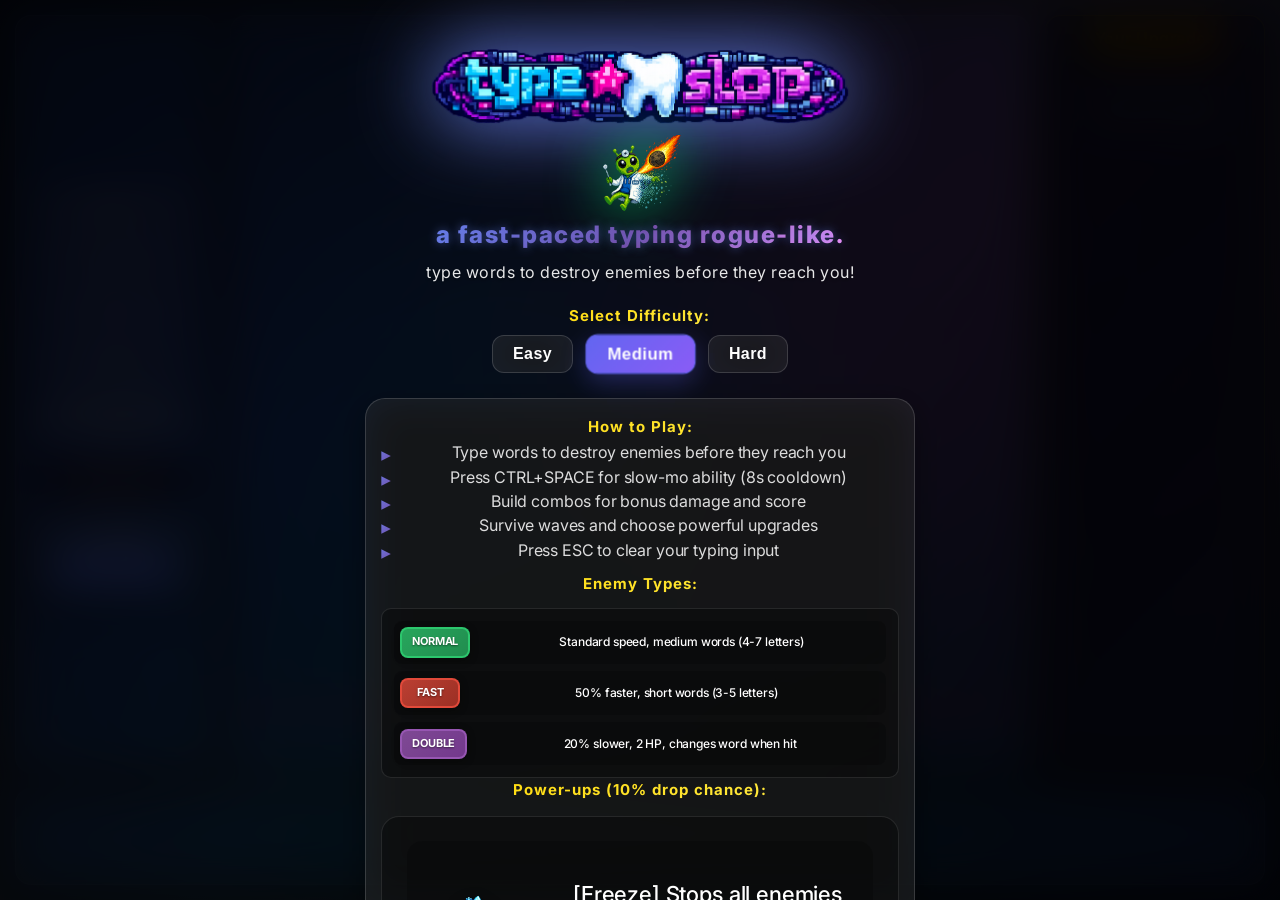
==== commit df7f1bf9: "base game lowks done" ====
--- a/index.html
+++ b/index.html
@@ -33,6 +33,10 @@
         <main id="game-area" role="main" aria-label="Game play area">
             <div id="enemies-container" aria-live="polite" aria-atomic="false"></div>
             <div id="player-line" aria-hidden="true"></div>
+            <div id="tooth-king-counter" class="tooth-king-counter" aria-hidden="true" style="display: none;"></div>
+            <div id="tooth-stack-container" aria-hidden="true" style="display: none;">
+                <div id="tooth-stack" class="tooth-stack"></div>
+            </div>
         </main>
 
         <!-- Upgrades Display (Right Column) -->
@@ -63,7 +67,7 @@
             <div class="lootbox-container">
                 <div class="lootbox" id="lootbox">
                     <img src="lootbox-close-state.png" alt="Lootbox" class="lootbox-image" id="lootbox-image">
-                    <div class="lootbox-prompt" id="lootbox-prompt">OPEN NOW!</div>
+                    <div class="lootbox-prompt" id="lootbox-prompt">OPEN NOW!<br>(Push P)</div>
                 </div>
                 
                 <div class="lootbox-animation-container" id="lootbox-animation-container">
@@ -76,7 +80,7 @@
                 <div class="lootbox-result" id="lootbox-result" style="display: none;">
                     <h3>You Got:</h3>
                     <div class="result-card" id="result-card"></div>
-                    <button id="continue-btn" class="continue-button" aria-label="Continue to next wave">Continue</button>
+                    <button id="continue-btn" class="continue-button" aria-label="Continue to next wave">Continue (P)</button>
                 </div>
             </div>
         </section>
@@ -128,15 +132,15 @@
                 <div class="enemy-legend">
                     <div class="enemy-item">
                         <div class="enemy-preview normal">NORMAL</div>
-                        <span class="enemy-desc">Blue blocks - Standard speed, medium words (4-7 letters)</span>
+                        <span class="enemy-desc">Standard speed, medium words (4-7 letters)</span>
                     </div>
                     <div class="enemy-item">
                         <div class="enemy-preview fast">FAST</div>
-                        <span class="enemy-desc">Red blocks - 50% faster, short words (3-5 letters)</span>
+                        <span class="enemy-desc">50% faster, short words (3-5 letters)</span>
                     </div>
                     <div class="enemy-item">
                         <div class="enemy-preview double">DOUBLE</div>
-                        <span class="enemy-desc">Purple blocks - 20% slower, 2 HP, changes word when hit</span>
+                        <span class="enemy-desc">20% slower, 2 HP, changes word when hit</span>
                     </div>
                 </div>
                 
@@ -144,15 +148,15 @@
                 <div class="powerup-legend">
                     <div class="powerup-item">
                         <img src="freeze.png" alt="Freeze" class="powerup-image">
-                        <span class="powerup-desc">Freeze: Stops all enemies for 1 second</span>
+                        <span class="powerup-desc">[Freeze] Stops all enemies for 1 second</span>
                     </div>
                     <div class="powerup-item">
                         <img src="nuke.png" alt="Nuke" class="powerup-image">
-                        <span class="powerup-desc">Nuke: Destroys the nearest enemy</span>
+                        <span class="powerup-desc">[Nuke] Destroys the nearest enemy</span>
                     </div>
                     <div class="powerup-item">
                         <img src="1up.png" alt="1up" class="powerup-image">
-                        <span class="powerup-desc">Heal: Restores 1 life</span>
+                        <span class="powerup-desc">[Heal] Restores 1 life</span>
                     </div>
                 </div>
             </div>
--- a/style.css
+++ b/style.css
@@ -365,11 +365,11 @@
 }
 
 .enemy.normal {
-    background: linear-gradient(135deg, rgba(74, 144, 226, 0.8) 0%, rgba(52, 152, 219, 0.8) 100%);
-    border: 2px solid rgba(74, 144, 226, 0.9);
+    background: linear-gradient(135deg, rgba(46, 204, 113, 0.8) 0%, rgba(39, 174, 96, 0.8) 100%);
+    border: 2px solid rgba(46, 204, 113, 0.9);
     color: white;
     text-shadow: 0 2px 4px rgba(0, 0, 0, 0.5);
-    box-shadow: 0 4px 15px rgba(74, 144, 226, 0.4);
+    box-shadow: 0 4px 15px rgba(46, 204, 113, 0.4);
 }
 
 .enemy.fast {
@@ -465,6 +465,28 @@
 
 .enemy.double.happy-damaged {
     animation: happy-bounce 0.6s ease-out, happy-glow 0.6s ease-out;
+}
+
+.enemy.frozen,
+.enemy.normal.frozen,
+.enemy.fast.frozen,
+.enemy.double.frozen {
+    background: linear-gradient(135deg, #3498db 0%, #2980b9 100%) !important;
+    border: 2px solid #3498db !important;
+    box-shadow: 0 4px 20px rgba(52, 152, 219, 0.8) !important;
+    animation: frozen-shimmer 0.5s ease-in-out infinite;
+    filter: brightness(1.1) !important;
+}
+
+@keyframes frozen-shimmer {
+    0%, 100% { 
+        filter: brightness(1);
+        transform: scale(1);
+    }
+    50% { 
+        filter: brightness(1.4);
+        transform: scale(1.02);
+    }
 }
 
 /* Input Area */
@@ -652,14 +674,14 @@
 }
 
 .alien-menu-image {
-    max-width: clamp(85px, 10vw, 128px);
-    max-height: clamp(42px, 6vh, 64px);
+    max-width: clamp(120px, 15vw, 180px);
+    max-height: clamp(60px, 9vh, 90px);
     width: 100%;
     height: auto;
     margin: 0;
     margin-bottom: 5px;
     animation: alien-float 4s ease-in-out infinite;
-    filter: drop-shadow(0 0 20px rgba(0, 255, 127, 0.6));
+    filter: drop-shadow(0 0 30px rgba(0, 255, 127, 0.8));
     transition: all 0.3s ease;
     object-fit: contain;
 }
@@ -752,21 +774,22 @@
 .powerup-legend {
     display: flex;
     flex-direction: column;
-    gap: clamp(8px, 1vh, 12px);
+    gap: clamp(15px, 2vh, 24px);
     margin-top: clamp(12px, 1.5vh, 15px);
-    padding: clamp(10px, 1.5vh, 15px);
+    padding: clamp(18px, 2.7vh, 27px);
     background: rgba(0,0,0,0.3);
-    border-radius: 10px;
+    border-radius: 18px;
     border: 1px solid rgba(255, 255, 255, 0.1);
 }
 
 .powerup-item {
     display: flex;
     align-items: center;
-    gap: clamp(10px, 1.5vw, 15px);
-    padding: clamp(6px, 0.8vh, 10px);
+    justify-content: center;
+    gap: clamp(18px, 3vw, 30px);
+    padding: clamp(12px, 1.8vh, 21px);
     background: rgba(0,0,0,0.2);
-    border-radius: 8px;
+    border-radius: 15px;
 }
 
 .powerup-emoji {
@@ -776,16 +799,25 @@
 }
 
 .powerup-image {
-    width: clamp(30px, 4.2vw, 42px);
-    height: clamp(30px, 4.2vw, 42px);
+    width: clamp(75px, 10.5vw, 105px);
+    height: clamp(75px, 10.5vw, 105px);
     object-fit: contain;
+    filter: drop-shadow(0 2px 6px rgba(0, 0, 0, 0.4));
+    transition: all 0.3s ease;
+}
+
+.powerup-item:hover .powerup-image {
+    transform: scale(1.1);
+    filter: drop-shadow(0 4px 8px rgba(0, 0, 0, 0.6));
 }
 
 .powerup-desc {
     color: #fff;
-    font-size: clamp(9px, 1.3vw, 12px);
-    line-height: 1.2;
+    font-size: clamp(16px, 2.4vw, 22px);
+    line-height: 1.4;
     font-weight: 500;
+    text-align: center;
+    flex: 1;
 }
 
 .enemy-legend {
@@ -802,6 +834,7 @@
 .enemy-item {
     display: flex;
     align-items: center;
+    justify-content: center;
     gap: clamp(8px, 1.3vw, 13px);
     padding: clamp(5px, 0.7vh, 8px);
     background: rgba(0,0,0,0.2);
@@ -821,8 +854,8 @@
 }
 
 .enemy-preview.normal {
-    background: linear-gradient(135deg, rgba(74, 144, 226, 0.8) 0%, rgba(52, 152, 219, 0.8) 100%);
-    border: 2px solid rgba(74, 144, 226, 0.9);
+    background: linear-gradient(135deg, rgba(46, 204, 113, 0.8) 0%, rgba(39, 174, 96, 0.8) 100%);
+    border: 2px solid rgba(46, 204, 113, 0.9);
 }
 
 .enemy-preview.fast {
@@ -852,6 +885,8 @@
     font-size: clamp(9px, 1.3vw, 12px);
     line-height: 1.2;
     font-weight: 500;
+    text-align: center;
+    flex: 1;
 }
 
 .difficulty-selection {
@@ -1257,7 +1292,7 @@
 
 .lootbox-prompt {
     position: absolute;
-    bottom: -40px;
+    bottom: -60px;
     left: 50%;
     transform: translateX(-50%);
     font-size: clamp(10px, 2vw, 12px);
@@ -1265,28 +1300,28 @@
     color: #FFD700;
     text-shadow: 0 2px 4px rgba(0, 0, 0, 0.9), 0 0 10px rgba(255, 215, 0, 0.6);
     letter-spacing: 0.5px;
-    background: linear-gradient(135deg, rgba(255, 215, 0, 0.2) 0%, rgba(255, 140, 0, 0.2) 100%);
+    background: transparent;
     padding: 6px 12px;
-    border: 2px solid rgba(255, 215, 0, 0.5);
-    border-radius: 12px;
-    z-index: 10;
+    border: none;
+    border-radius: 0;
+    z-index: 15;
     pointer-events: none;
     animation: prompt-pulse 2s ease-in-out infinite;
     transition: all 0.3s ease;
-    backdrop-filter: blur(10px);
-    white-space: normal;
+    white-space: nowrap;
     text-align: center;
     line-height: 1.2;
+    min-width: 120px;
 }
 
 @keyframes prompt-pulse {
-    0%, 100% { transform: translate(-50%, -50%) scale(1); }
-    50% { transform: translate(-50%, -50%) scale(1.05); }
+    0%, 100% { transform: translateX(-50%) scale(1); }
+    50% { transform: translateX(-50%) scale(1.05); }
 }
 
 .lootbox.opening .lootbox-prompt {
     opacity: 0;
-    transform: translate(-50%, -50%) scale(0.5);
+    transform: translateX(-50%) scale(0.5);
     pointer-events: none;
 }
 
@@ -2742,6 +2777,156 @@
     }
 }
 
+/* Cute Tooth Stack System */
+#tooth-king-counter {
+    position: absolute;
+    bottom: 10px;
+    right: 10px;
+    z-index: 5;
+}
+
+#tooth-stack-container {
+    position: absolute;
+    bottom: 10px;
+    left: 10px;
+    z-index: 5;
+}
+
+.tooth-stack {
+    display: flex;
+    gap: 4px;
+    align-items: center;
+    justify-content: center;
+    min-height: 30px;
+    padding: 4px 8px;
+    background: rgba(0, 0, 0, 0.3);
+    border-radius: 15px;
+    border: 1px solid rgba(255, 255, 255, 0.2);
+    backdrop-filter: blur(10px);
+}
+
+.cute-tooth {
+    width: 32px;
+    height: 32px;
+    background-image: url('cute-tooth-stack.png');
+    background-size: contain;
+    background-repeat: no-repeat;
+    background-position: center;
+    position: relative;
+    animation: tooth-sparkle 2s ease-in-out infinite;
+    transition: all 0.3s ease;
+    filter: drop-shadow(0 2px 4px rgba(0, 0, 0, 0.3));
+}
+
+@keyframes tooth-sparkle {
+    0%, 100% { 
+        transform: scale(1) rotate(0deg);
+        filter: brightness(1);
+    }
+    50% { 
+        transform: scale(1.1) rotate(5deg);
+        filter: brightness(1.2);
+    }
+}
+
+.cute-tooth.new-tooth {
+    animation: tooth-bounce-in 0.6s cubic-bezier(0.68, -0.55, 0.265, 1.55);
+}
+
+.cute-tooth.disappearing {
+    animation: tooth-disappear 0.8s ease-out forwards;
+}
+
+@keyframes tooth-bounce-in {
+    0% { 
+        transform: scale(0) rotate(0deg);
+        opacity: 0;
+    }
+    50% { 
+        transform: scale(1.3) rotate(10deg);
+        opacity: 1;
+    }
+    100% { 
+        transform: scale(1) rotate(0deg);
+        opacity: 1;
+    }
+}
+
+@keyframes tooth-disappear {
+    0% { 
+        transform: scale(1) rotate(0deg);
+        opacity: 1;
+        filter: brightness(1) hue-rotate(0deg);
+    }
+    25% { 
+        transform: scale(1.5) rotate(90deg);
+        opacity: 1;
+        filter: brightness(1.5) hue-rotate(180deg);
+    }
+    50% { 
+        transform: scale(0.8) rotate(180deg);
+        opacity: 0.8;
+        filter: brightness(2) hue-rotate(270deg);
+    }
+    75% { 
+        transform: scale(0.3) rotate(270deg);
+        opacity: 0.4;
+        filter: brightness(3) hue-rotate(360deg);
+    }
+    100% { 
+        transform: scale(0) rotate(360deg);
+        opacity: 0;
+        filter: brightness(4) hue-rotate(450deg);
+    }
+}
+
+.tooth-king-counter {
+    display: flex;
+    align-items: center;
+    gap: 8px;
+    font-size: 16px;
+    font-weight: bold;
+    color: #FFD700;
+    text-shadow: 0 0 10px rgba(255, 215, 0, 0.9), 0 2px 4px rgba(0, 0, 0, 0.8);
+    background: linear-gradient(135deg, rgba(255, 215, 0, 0.25) 0%, rgba(255, 165, 0, 0.25) 100%);
+    padding: 6px 16px;
+    border-radius: 16px;
+    border: 1.5px solid rgba(255, 215, 0, 0.5);
+    backdrop-filter: blur(10px);
+    letter-spacing: 0.5px;
+    text-transform: uppercase;
+    transition: all 0.3s ease;
+}
+
+.king-icon {
+    width: 24px;
+    height: 24px;
+    background-image: url('cute-tooth-king.png');
+    background-size: contain;
+    background-repeat: no-repeat;
+    background-position: center;
+    filter: drop-shadow(0 2px 4px rgba(0, 0, 0, 0.4));
+}
+
+.tooth-king-counter.king-award {
+    animation: king-celebration 1s ease-out;
+}
+
+@keyframes king-celebration {
+    0% { 
+        transform: scale(1);
+        filter: brightness(1);
+    }
+    50% { 
+        transform: scale(1.3);
+        filter: brightness(1.5) hue-rotate(20deg);
+    }
+    100% { 
+        transform: scale(1);
+        filter: brightness(1);
+    }
+}
+
 /* Touch device optimizations */
 @media (hover: none) and (pointer: coarse) {
     .stat:hover::before,
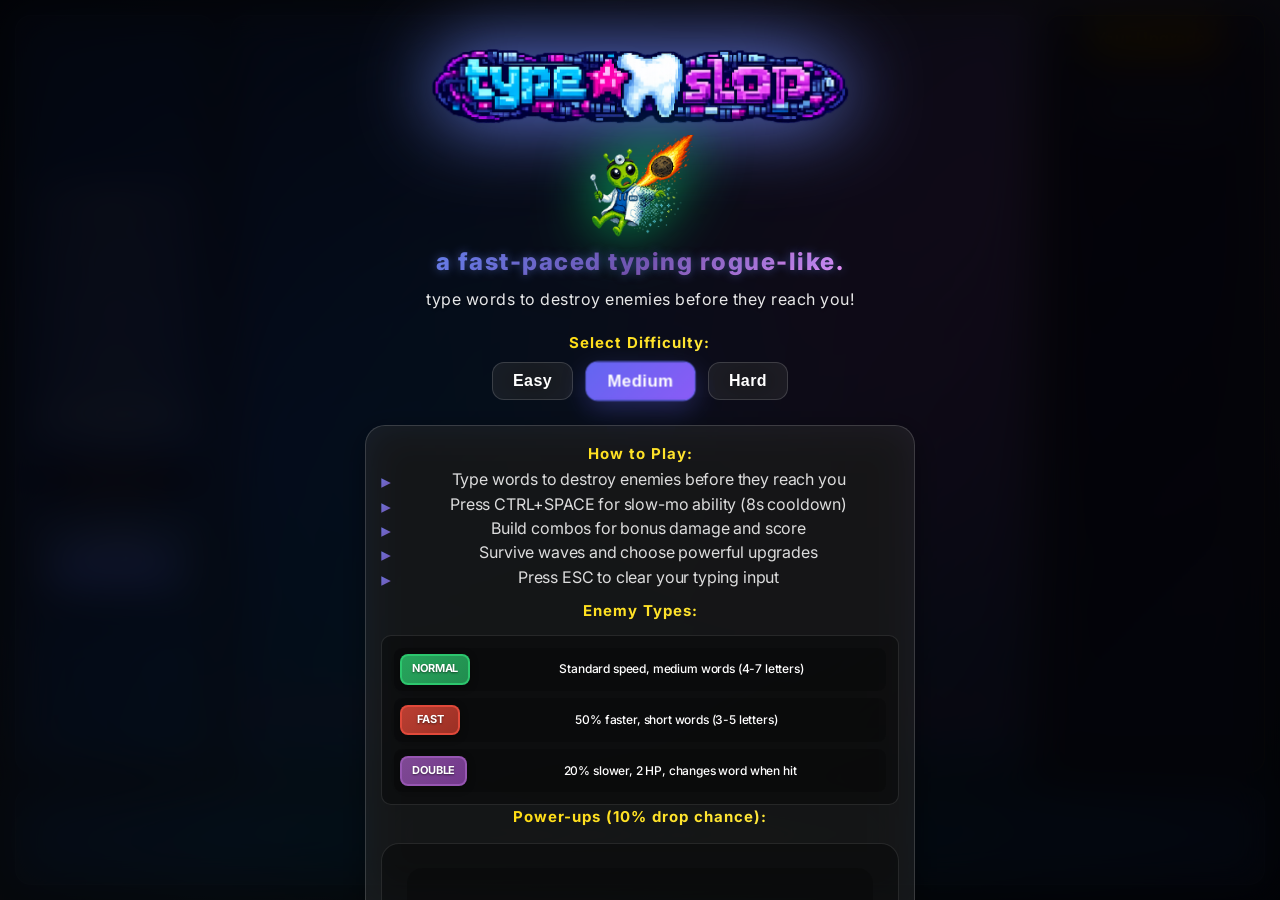
==== commit d1efe6bd: "we are so back" ====
--- a/index.html
+++ b/index.html
@@ -148,15 +148,15 @@
                 <div class="powerup-legend">
                     <div class="powerup-item">
                         <img src="freeze.png" alt="Freeze" class="powerup-image">
-                        <span class="powerup-desc">[Freeze] Stops all enemies for 1 second</span>
+                        <span class="powerup-desc">Stops all enemies for 1 second</span>
                     </div>
                     <div class="powerup-item">
                         <img src="nuke.png" alt="Nuke" class="powerup-image">
-                        <span class="powerup-desc">[Nuke] Destroys the nearest enemy</span>
+                        <span class="powerup-desc">Destroys the nearest enemy</span>
                     </div>
                     <div class="powerup-item">
                         <img src="1up.png" alt="1up" class="powerup-image">
-                        <span class="powerup-desc">[Heal] Restores 1 life</span>
+                        <span class="powerup-desc">Restores 1 life</span>
                     </div>
                 </div>
             </div>
--- a/style.css
+++ b/style.css
@@ -93,6 +93,119 @@
     align-items: center;
 }
 
+/* Chain Lightning Effects */
+.lightning-damaged {
+    animation: lightning-flash 0.3s ease-in-out;
+}
+
+@keyframes lightning-flash {
+    0%, 100% { 
+        filter: brightness(1) hue-rotate(0deg);
+        transform: scale(1);
+    }
+    50% { 
+        filter: brightness(2) hue-rotate(180deg);
+        transform: scale(1.1);
+    }
+}
+
+/* Bomb Word Effects */
+.bomb-damaged {
+    animation: bomb-shake 0.5s ease-in-out;
+}
+
+@keyframes bomb-shake {
+    0%, 100% { transform: translateX(0); }
+    25% { transform: translateX(-5px) rotate(-2deg); }
+    50% { transform: translateX(5px) rotate(2deg); }
+    75% { transform: translateX(-3px) rotate(-1deg); }
+}
+
+.enemy.bomb-word {
+    background: linear-gradient(135deg, rgba(255,100,0,0.3), rgba(255,0,0,0.3));
+    border: 2px solid rgba(255,100,0,0.8);
+    box-shadow: 0 0 15px rgba(255,100,0,0.6);
+    animation: bomb-pulse 2s ease-in-out infinite;
+}
+
+@keyframes bomb-pulse {
+    0%, 100% { 
+        box-shadow: 0 0 15px rgba(255,100,0,0.6);
+        transform: scale(1);
+    }
+    50% { 
+        box-shadow: 0 0 25px rgba(255,100,0,0.9);
+        transform: scale(1.05);
+    }
+}
+
+/* Bonus Upgrade Notification */
+.bonus-upgrade-notification {
+    position: fixed;
+    top: 50%;
+    left: 50%;
+    transform: translate(-50%, -50%) scale(0.8);
+    background: linear-gradient(135deg, rgba(16,185,129,0.95), rgba(34,197,94,0.95));
+    border: 2px solid rgba(16,185,129,0.8);
+    border-radius: 20px;
+    padding: 30px;
+    z-index: 10000;
+    opacity: 0;
+    transition: all 0.5s cubic-bezier(0.68, -0.55, 0.265, 1.55);
+    box-shadow: 0 20px 60px rgba(16,185,129,0.4);
+    backdrop-filter: blur(20px);
+    text-align: center;
+    min-width: 350px;
+}
+
+.bonus-upgrade-notification.show {
+    opacity: 1;
+    transform: translate(-50%, -50%) scale(1);
+}
+
+.bonus-upgrade-content h3 {
+    font-size: 24px;
+    font-weight: 800;
+    margin-bottom: 20px;
+    color: #ffffff;
+    text-shadow: 0 2px 4px rgba(0,0,0,0.3);
+    animation: glow 2s ease-in-out infinite alternate;
+}
+
+@keyframes glow {
+    from { text-shadow: 0 0 10px #ffffff, 0 0 20px #10b981; }
+    to { text-shadow: 0 0 20px #ffffff, 0 0 30px #10b981; }
+}
+
+.bonus-upgrade-card {
+    background: rgba(255,255,255,0.1);
+    border: 1px solid rgba(255,255,255,0.2);
+    border-radius: 12px;
+    padding: 15px;
+    margin-top: 15px;
+}
+
+.bonus-upgrade-card .card-rarity {
+    font-size: 12px;
+    font-weight: 700;
+    margin-bottom: 8px;
+    text-transform: uppercase;
+    letter-spacing: 0.1em;
+}
+
+.bonus-upgrade-card .card-name {
+    font-size: 16px;
+    font-weight: 600;
+    margin-bottom: 8px;
+    color: #ffffff;
+}
+
+.bonus-upgrade-card .card-description {
+    font-size: 14px;
+    color: rgba(255,255,255,0.9);
+    line-height: 1.4;
+}
+
 /* Top Bar (now only for slow-mo) */
 #top-bar {
     background: var(--glass-bg);
@@ -674,8 +787,8 @@
 }
 
 .alien-menu-image {
-    max-width: clamp(120px, 15vw, 180px);
-    max-height: clamp(60px, 9vh, 90px);
+    max-width: clamp(180px, 20vw, 240px);
+    max-height: clamp(90px, 12vh, 120px);
     width: 100%;
     height: auto;
     margin: 0;
@@ -799,8 +912,8 @@
 }
 
 .powerup-image {
-    width: clamp(75px, 10.5vw, 105px);
-    height: clamp(75px, 10.5vw, 105px);
+    width: clamp(100px, 14vw, 140px);
+    height: clamp(100px, 14vw, 140px);
     object-fit: contain;
     filter: drop-shadow(0 2px 6px rgba(0, 0, 0, 0.4));
     transition: all 0.3s ease;
@@ -813,7 +926,7 @@
 
 .powerup-desc {
     color: #fff;
-    font-size: clamp(16px, 2.4vw, 22px);
+    font-size: clamp(14px, 2.2vw, 20px);
     line-height: 1.4;
     font-weight: 500;
     text-align: center;
